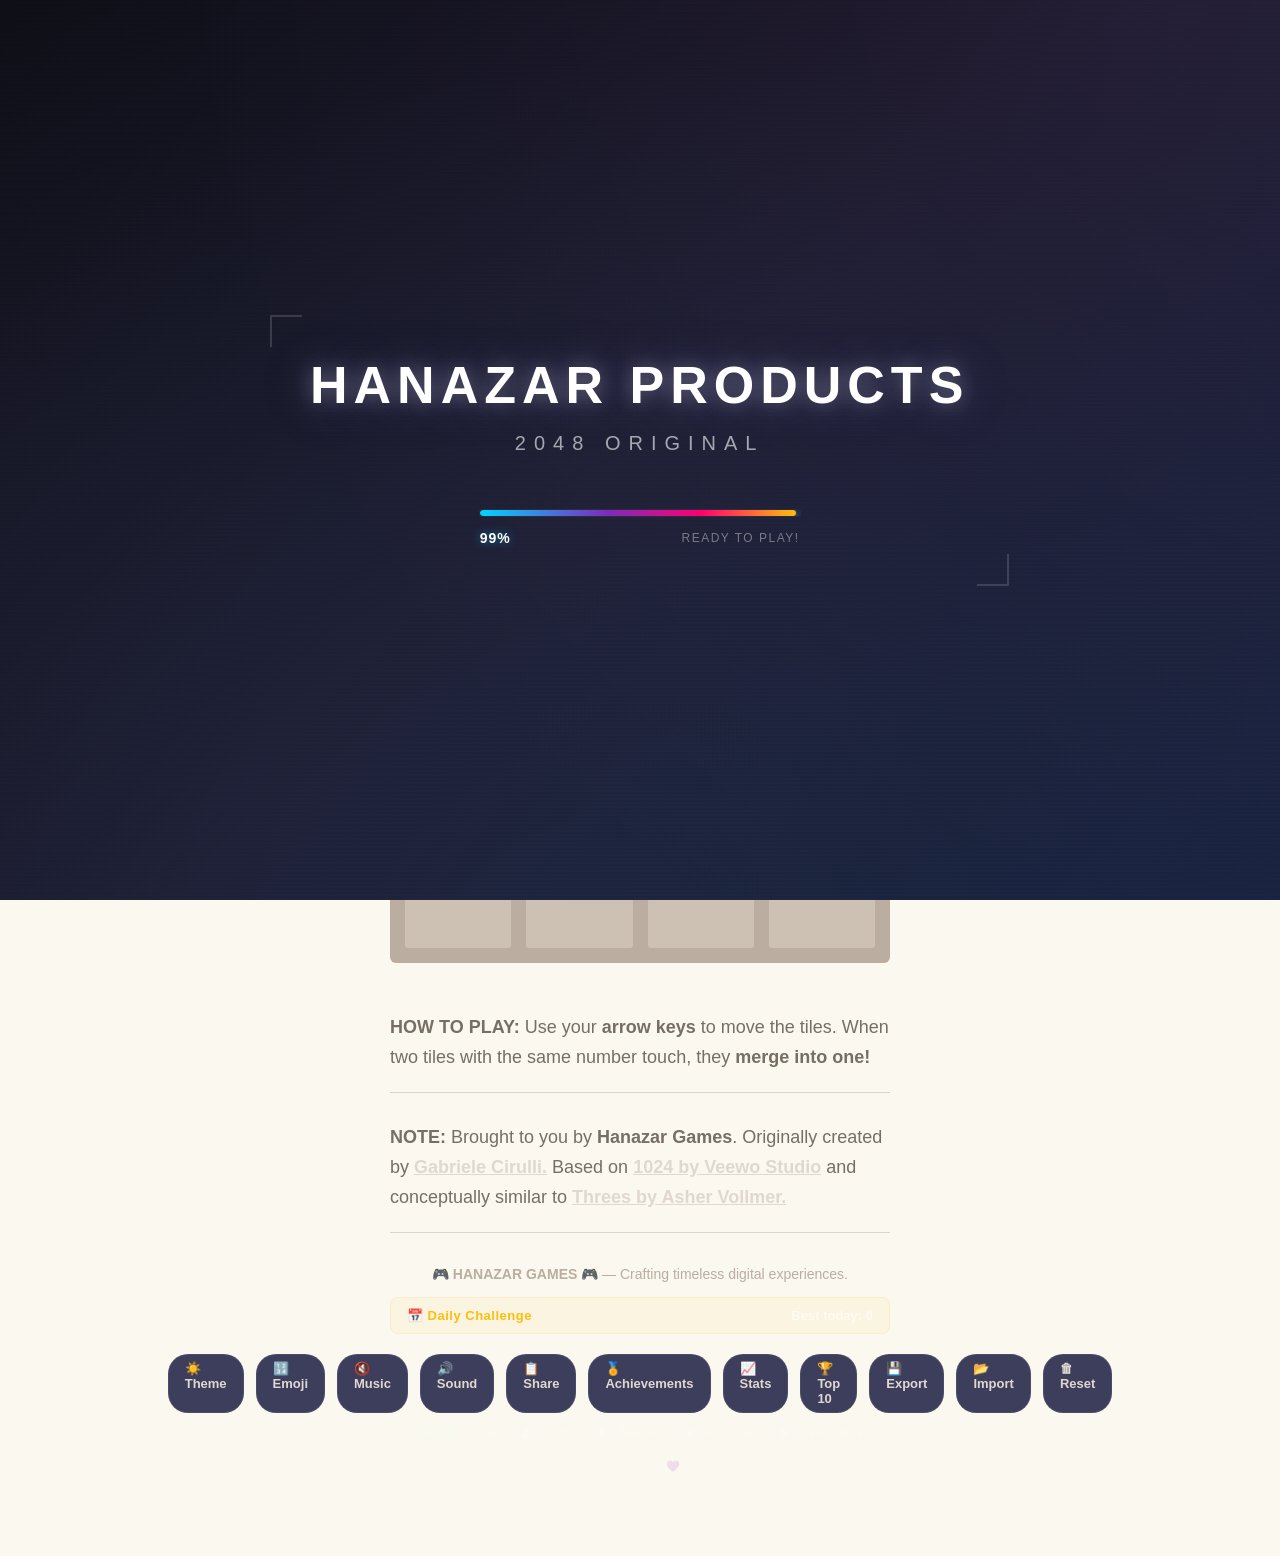
==== index.html @ 43d50bdf "feat: board shake on game over + emoji tile mode toggle" ====
<!DOCTYPE html>
<html>
<head>
  <meta charset="utf-8">
  <title>2048 Original | Hanazar Products</title>

  <link href="style/main.css" rel="stylesheet" type="text/css">
  <link rel="manifest" href="manifest.json">
  <meta name="theme-color" content="#1a1a2e">
  <link rel="shortcut icon" href="favicon.ico">
  <link rel="apple-touch-icon" href="meta/apple-touch-icon.png">
  <link rel="apple-touch-startup-image" href="meta/apple-touch-startup-image-640x1096.png" media="(device-width: 320px) and (device-height: 568px) and (-webkit-device-pixel-ratio: 2)"> <!-- iPhone 5+ -->
  <link rel="apple-touch-startup-image" href="meta/apple-touch-startup-image-640x920.png"  media="(device-width: 320px) and (device-height: 480px) and (-webkit-device-pixel-ratio: 2)"> <!-- iPhone, retina -->
  <meta name="apple-mobile-web-app-capable" content="yes">
  <meta name="apple-mobile-web-app-status-bar-style" content="black">

  <meta name="HandheldFriendly" content="True">
  <meta name="MobileOptimized" content="320">
  <meta name="viewport" content="width=device-width, target-densitydpi=160dpi, initial-scale=1.0, maximum-scale=1, user-scalable=no, minimal-ui">
</head>
<body>
  <!-- First-time Guide -->
  <div id="guide-modal" class="guide-modal">
    <div class="guide-content">
      <div class="guide-icon">🎮</div>
      <h2 class="guide-title">Welcome to Hanazar 2048</h2>
      <p class="guide-text">
        Swipe or use <strong>arrow keys</strong> to move tiles.<br>
        When two tiles with the same number touch, they <strong>merge into one!</strong><br>
        Get to the <strong>2048 tile</strong> to win.
      </p>
      <div class="guide-shortcuts">
        <span><kbd>←↑↓→</kbd> Move</span>
        <span><kbd>Z</kbd> Undo</span>
        <span><kbd>R</kbd> Restart</span>
        <span><kbd>A</kbd> AI Mode</span>
      </div>
      <a class="guide-close" id="guide-close">Got it!</a>
    </div>
  </div>

  <!-- Splash Screen -->
  <div id="splash-screen">
    <div class="splash-particles">
      <span></span><span></span><span></span><span></span><span></span>
      <span></span><span></span><span></span><span></span><span></span>
      <span></span><span></span><span></span><span></span><span></span>
      <span></span><span></span><span></span><span></span><span></span>
    </div>
    <div class="splash-flash" id="splash-flash"></div>
    <div class="splash-content">
      <h1 class="splash-title">Hanazar Products</h1>
      <p class="splash-subtitle">2048 Original</p>
      <div class="splash-progress-wrapper">
        <div class="splash-progress-bar">
          <div class="splash-progress-fill" id="splash-progress-fill"></div>
          <div class="splash-progress-shine"></div>
        </div>
        <div class="splash-progress-info">
          <span class="splash-progress-text" id="splash-progress-text">0%</span>
          <span class="splash-progress-status" id="splash-progress-status">Initializing engine...</span>
        </div>
      </div>
    </div>
  </div>

  <div class="container">
    <div class="heading">
      <h1 class="title">2048<span class="hanazar-badge">by HANAZAR</span></h1>
      <div class="scores-container">
        <div class="score-container">0</div>
        <div class="best-container">0</div>
        <div class="moves-container">0</div>
        <div class="efficiency-container">0</div>
        <div class="timer-container">00:00</div>
        <div class="best-moves-container">—</div>
      </div>
    </div>

    <div class="above-game">
      <p class="game-intro">A Hanazar Games experience — Join the numbers and get to the <strong>2048 tile!</strong></p>
      <div class="game-actions">
        <a class="undo-button undo-disabled">Undo (Z)</a>
        <a class="ai-toggle">▶ Watch AI</a>
        <div class="grid-size-selector">
          <a class="grid-size-btn" data-size="3">3×3</a>
          <a class="grid-size-btn active" data-size="4">4×4</a>
          <a class="grid-size-btn" data-size="5">5×5</a>
        </div>
        <a class="restart-button">New Game</a>
      </div>
    </div>

    <div class="game-container">
      <div class="game-message">
        <p></p>
        <div class="lower">
	        <a class="keep-playing-button">Keep going</a>
          <a class="retry-button">Try again</a>
        </div>
      </div>

      <div class="grid-container">
        <div class="grid-row">
          <div class="grid-cell"></div>
          <div class="grid-cell"></div>
          <div class="grid-cell"></div>
          <div class="grid-cell"></div>
        </div>
        <div class="grid-row">
          <div class="grid-cell"></div>
          <div class="grid-cell"></div>
          <div class="grid-cell"></div>
          <div class="grid-cell"></div>
        </div>
        <div class="grid-row">
          <div class="grid-cell"></div>
          <div class="grid-cell"></div>
          <div class="grid-cell"></div>
          <div class="grid-cell"></div>
        </div>
        <div class="grid-row">
          <div class="grid-cell"></div>
          <div class="grid-cell"></div>
          <div class="grid-cell"></div>
          <div class="grid-cell"></div>
        </div>
      </div>

      <div class="tile-container">

      </div>
    </div>

    <p class="game-explanation">
      <strong class="important">How to play:</strong> Use your <strong>arrow keys</strong> to move the tiles. When two tiles with the same number touch, they <strong>merge into one!</strong>
    </p>
    <hr>
    <p>
    <strong class="important">Note:</strong> Brought to you by <strong>Hanazar Games</strong>. Originally created by <a href="http://gabrielecirulli.com" target="_blank">Gabriele Cirulli.</a> Based on <a href="https://itunes.apple.com/us/app/1024!/id823499224" target="_blank">1024 by Veewo Studio</a> and conceptually similar to <a href="http://asherv.com/threes/" target="_blank">Threes by Asher Vollmer.</a>
    </p>
    <hr>
    <p style="text-align:center; font-size: 14px; color: #bbada0;">
      <strong>🎮 HANAZAR GAMES 🎮</strong> — Crafting timeless digital experiences.
    </p>
    <div class="daily-challenge-bar">
      <span class="daily-label">📅 Daily Challenge</span>
      <span class="daily-score" id="daily-score">Best today: 0</span>
    </div>
    <div class="settings-bar">
      <a class="theme-toggle" id="theme-toggle" title="Toggle theme">🌙 Theme</a>
      <a class="emoji-toggle" id="emoji-toggle" title="Toggle emoji tiles">😀 Emoji</a>
      <a class="music-toggle" id="music-toggle" title="Toggle ambient music">🎵 Music</a>
      <a class="sound-toggle" id="sound-toggle" title="Toggle sound">🔊 Sound</a>
      <a class="share-button" id="share-button" title="Copy score to clipboard">📋 Share</a>
      <a class="achievements-toggle" id="achievements-toggle" title="View achievements">🏅 Achievements</a>
      <a class="stats-toggle" id="stats-toggle" title="View lifetime stats">📈 Stats</a>
      <a class="leaderboard-toggle" id="leaderboard-toggle" title="View top scores">🏆 Top 10</a>
      <a class="export-toggle" id="export-toggle" title="Export save data">💾 Export</a>
      <a class="import-toggle" id="import-toggle" title="Import save data">📂 Import</a>
      <a class="reset-toggle" id="reset-toggle" title="Reset all saved data">🗑 Reset</a>
    </div>
    <div class="game-stats"></div>
    <div class="achievements-panel" id="achievements-panel">
      <div class="achievements-header">
        <span class="achievements-title">🏅 Achievements</span>
        <a class="achievements-close" id="achievements-close">✕</a>
      </div>
      <div class="achievements-list" id="achievements-list"></div>
    </div>
    <div class="stats-panel" id="stats-panel"></div>
    <div class="leaderboard-panel" id="leaderboard-panel"></div>
    <div class="shortcuts-hint">
      <span>←↑↓→</span> Move &nbsp;|&nbsp; <span>Z</span> Undo &nbsp;|&nbsp; <span>R</span> Restart &nbsp;|&nbsp; <span>A</span> AI Mode &nbsp;|&nbsp; <span>N</span> New Game
    </div>
    <p class="version-tag">Hanazar 2048 v2.0 — Built with 💜 by Hanazar Games</p>
  </div>

  <script src="js/bind_polyfill.js"></script>
  <script src="js/classlist_polyfill.js"></script>
  <script src="js/animframe_polyfill.js"></script>
  <script src="js/keyboard_input_manager.js"></script>
  <script src="js/html_actuator.js"></script>
  <script src="js/grid.js"></script>
  <script src="js/tile.js"></script>
  <script src="js/local_storage_manager.js"></script>
  <script src="js/audio_manager.js"></script>
  <script src="js/achievements.js"></script>
  <script src="js/stats_manager.js"></script>
  <script src="js/daily_challenge.js"></script>
  <script src="js/grid_sizer.js"></script>
  <script src="js/ai_player.js"></script>
  <script src="js/game_manager.js"></script>
  <script src="js/application.js"></script>

  <script>
    if ('serviceWorker' in navigator) {
      window.addEventListener('load', function() {
        navigator.serviceWorker.register('sw.js').catch(function(err) {
          console.log('SW registration failed:', err);
        });
      });
    }
  </script>

  <script>
    (function() {
      var splash = document.getElementById('splash-screen');
      var fill = document.getElementById('splash-progress-fill');
      var text = document.getElementById('splash-progress-text');
      var status = document.getElementById('splash-progress-status');
      var flash = document.getElementById('splash-flash');

      var statuses = [
        "Initializing engine...",
        "Loading assets...",
        "Building grid...",
        "Spawning tiles...",
        "Ready to play!"
      ];

      var startTime = Date.now();
      var duration = 2500;
      var gameInitialized = false;

      function initGame() {
        if (gameInitialized) return;
        gameInitialized = true;
        window._hanazarGameInitialized = true;
        window.requestAnimationFrame(function () {
          new GameManager(4, KeyboardInputManager, HTMLActuator, LocalStorageManager);
        });
      }

      function updateProgress() {
        var elapsed = Date.now() - startTime;
        var progress = Math.min(elapsed / duration, 1);

        // Ease-out cubic for realistic loading feel + micro jitter
        var eased = 1 - Math.pow(1 - progress, 3);
        var jitter = (progress < 0.95) ? (Math.random() - 0.5) * 1.5 : 0;
        var percent = Math.min(100, Math.max(0, Math.floor(eased * 100 + jitter)));

        fill.style.width = percent + '%';
        text.textContent = percent + '%';

        var statusIndex = Math.min(Math.floor(progress * statuses.length), statuses.length - 1);
        status.textContent = statuses[statusIndex];

        if (progress < 1) {
          requestAnimationFrame(updateProgress);
        } else {
          fill.style.width = '100%';
          text.textContent = '100%';
          status.textContent = statuses[statuses.length - 1];

          setTimeout(function() {
            // Flash burst effect
            flash.classList.add('splash-flash-active');
            setTimeout(function() {
              flash.classList.remove('splash-flash-active');
            }, 400);

            splash.classList.add('splash-fade-out');
            document.body.classList.add('game-revealed');
            initGame();
            setTimeout(function() {
              splash.style.display = 'none';
            }, 600);
          }, 300);
        }
      }

      requestAnimationFrame(updateProgress);
    })();
  </script>

  <script>
    (function() {
      // Theme toggle + system preference detection
      var themeToggle = document.getElementById('theme-toggle');
      var isDark = true;
      try {
        var saved = localStorage.getItem('hanazar_theme');
        if (saved === 'light') {
          isDark = false;
        } else if (saved === 'dark') {
          isDark = true;
        } else if (window.matchMedia && window.matchMedia('(prefers-color-scheme: light)').matches) {
          isDark = false;
        }
      } catch(e) {}

      function applyTheme() {
        if (isDark) {
          document.body.classList.remove('light-theme');
          document.body.classList.add('dark-theme');
          themeToggle.textContent = '🌙 Theme';
        } else {
          document.body.classList.remove('dark-theme');
          document.body.classList.add('light-theme');
          themeToggle.textContent = '☀️ Theme';
        }
        try {
          localStorage.setItem('hanazar_theme', isDark ? 'dark' : 'light');
        } catch(e) {}
      }

      themeToggle.addEventListener('click', function() {
        isDark = !isDark;
        applyTheme();
      });

      // Sound toggle
      var soundToggle = document.getElementById('sound-toggle');
      var soundOn = true;
      try {
        soundOn = localStorage.getItem('hanazar_muted') !== 'true';
      } catch(e) {}

      function updateSoundIcon() {
        soundToggle.textContent = soundOn ? '🔊 Sound' : '🔇 Mute';
      }

      soundToggle.addEventListener('click', function() {
        if (window.gameAudioManager) {
          soundOn = !window.gameAudioManager.toggleMute();
        } else {
          soundOn = !soundOn;
          try {
            localStorage.setItem('hanazar_muted', soundOn ? 'false' : 'true');
          } catch(e) {}
        }
        updateSoundIcon();
      });

      // Emoji toggle
      var emojiToggle = document.getElementById('emoji-toggle');
      var emojiOn = false;
      try {
        emojiOn = localStorage.getItem('hanazar_emoji') === 'true';
      } catch(e) {}

      function updateEmojiIcon() {
        emojiToggle.textContent = emojiOn ? '😀 Emoji' : '🔢 Emoji';
        if (emojiOn) {
          emojiToggle.classList.add('emoji-active');
        } else {
          emojiToggle.classList.remove('emoji-active');
        }
      }

      emojiToggle.addEventListener('click', function() {
        emojiOn = !emojiOn;
        try {
          localStorage.setItem('hanazar_emoji', emojiOn ? 'true' : 'false');
        } catch(e) {}
        updateEmojiIcon();
        // Refresh all visible tiles
        if (window.gameManager) {
          window.gameManager.actuator.actuate(window.gameManager.grid, {
            score: window.gameManager.score,
            over: window.gameManager.over,
            won: window.gameManager.won,
            bestScore: window.gameManager.storageManager.getBestScore(),
            terminated: window.gameManager.isGameTerminated(),
            moveCount: window.gameManager.moveCount,
            elapsedTime: window.gameManager.getElapsedTime()
          });
        }
      });

      // Music toggle
      var musicToggle = document.getElementById('music-toggle');
      var musicOn = false;
      try {
        musicOn = localStorage.getItem('hanazar_music') === 'true';
      } catch(e) {}

      function updateMusicIcon() {
        musicToggle.textContent = musicOn ? '🎵 Music' : '🔇 Music';
        if (musicOn) {
          musicToggle.classList.add('music-active');
          if (window.gameAudioManager) window.gameAudioManager.startMusic();
        } else {
          musicToggle.classList.remove('music-active');
          if (window.gameAudioManager) window.gameAudioManager.stopMusic();
        }
      }

      musicToggle.addEventListener('click', function() {
        musicOn = !musicOn;
        try {
          localStorage.setItem('hanazar_music', musicOn ? 'true' : 'false');
        } catch(e) {}
        updateMusicIcon();
      });

      // Share button
      var shareBtn = document.getElementById('share-button');
      shareBtn.addEventListener('click', function() {
        var scoreEl = document.querySelector('.score-container');
        var bestEl = document.querySelector('.best-container');
        var movesEl = document.querySelector('.moves-container');
        var timerEl = document.querySelector('.timer-container');
        var score = scoreEl ? scoreEl.childNodes[0].textContent.trim() : '0';
        var best = bestEl ? bestEl.textContent.trim() : '0';
        var moves = movesEl ? movesEl.textContent.trim() : '0';
        var time = timerEl ? timerEl.textContent.trim() : '00:00';
        var text = '🎮 Hanazar 2048 — Score: ' + score +
                   ' | Best: ' + best +
                   ' | Moves: ' + moves +
                   ' | Time: ' + time +
                   ' | Play at ' + window.location.href;
        if (navigator.clipboard && navigator.clipboard.writeText) {
          navigator.clipboard.writeText(text).then(function() {
            shareBtn.textContent = '✅ Copied!';
            setTimeout(function() { shareBtn.textContent = '📋 Share'; }, 1500);
          });
        } else {
          var ta = document.createElement('textarea');
          ta.value = text;
          document.body.appendChild(ta);
          ta.select();
          document.execCommand('copy');
          document.body.removeChild(ta);
          shareBtn.textContent = '✅ Copied!';
          setTimeout(function() { shareBtn.textContent = '📋 Share'; }, 1500);
        }
      });

      // AI toggle button
      var aiBtn = document.querySelector('.ai-toggle');
      if (aiBtn) {
        aiBtn.addEventListener('click', function() {
          if (window.gameAIPlayer) {
            var running = window.gameAIPlayer.toggle();
            window.gameAIPlayer.updateButton(running);
          }
        });
      }

      // Achievements panel
      var achToggle = document.getElementById('achievements-toggle');
      var achPanel = document.getElementById('achievements-panel');
      var achClose = document.getElementById('achievements-close');
      var achList = document.getElementById('achievements-list');

      function renderAchievements() {
        if (!achList || !window.gameManager || !window.gameManager.achievementsManager) return;
        var mgr = window.gameManager.achievementsManager;
        var html = '';
        for (var key in mgr.achievements) {
          var a = mgr.achievements[key];
          var cls = a.unlocked ? 'unlocked' : '';
          var status = a.unlocked ? '✓' : '○';
          html += '<div class="achievement-item ' + cls + '">' +
                  '<div class="achievement-item-icon">' + a.icon + '</div>' +
                  '<div class="achievement-item-info">' +
                  '<div class="achievement-item-name">' + a.name + '</div>' +
                  '<div class="achievement-item-desc">' + a.desc + '</div>' +
                  '</div>' +
                  '<div class="achievement-item-status">' + status + '</div>' +
                  '</div>';
        }
        var count = mgr.getUnlockedCount();
        var total = Object.keys(mgr.achievements).length;
        html = '<div style="text-align:center; font-size:12px; color:rgba(255,255,255,0.4); margin-bottom:12px;">' +
               'Unlocked: ' + count + ' / ' + total + '</div>' + html;
        achList.innerHTML = html;
      }

      function openAchievements() {
        renderAchievements();
        if (achPanel) achPanel.classList.add('panel-open');
        var overlay = document.getElementById('achievements-overlay');
        if (overlay) overlay.classList.add('overlay-open');
      }

      function closeAchievements() {
        if (achPanel) achPanel.classList.remove('panel-open');
        var overlay = document.getElementById('achievements-overlay');
        if (overlay) overlay.classList.remove('overlay-open');
      }

      if (achToggle) achToggle.addEventListener('click', openAchievements);
      if (achClose) achClose.addEventListener('click', closeAchievements);

      // Create overlay if not exists
      if (!document.getElementById('achievements-overlay')) {
        var overlay = document.createElement('div');
        overlay.id = 'achievements-overlay';
        overlay.className = 'achievements-overlay';
        overlay.addEventListener('click', closeAchievements);
        document.body.appendChild(overlay);
      }

      // Stats toggle
      var statsToggle = document.getElementById('stats-toggle');
      if (statsToggle) {
        statsToggle.addEventListener('click', function() {
          var actuator = document.querySelector('.game-container') ? window.HTMLActuator : null;
          if (window.htmlActuatorInstance && window.htmlActuatorInstance.showStatsPanel) {
            window.htmlActuatorInstance.showStatsPanel();
          }
        });
      }

      // Leaderboard toggle
      var lbToggle = document.getElementById('leaderboard-toggle');
      if (lbToggle) {
        lbToggle.addEventListener('click', function() {
          if (window.htmlActuatorInstance && window.htmlActuatorInstance.showLeaderboard) {
            window.htmlActuatorInstance.showLeaderboard();
          }
        });
      }

      // Create overlays for stats and leaderboard
      ['stats-overlay', 'leaderboard-overlay'].forEach(function(id) {
        if (!document.getElementById(id)) {
          var ov = document.createElement('div');
          ov.id = id;
          ov.className = 'achievements-overlay';
          ov.addEventListener('click', function() {
            var panelClass = id.replace('-overlay', '-panel');
            var panel = document.querySelector('.' + panelClass);
            if (panel) panel.classList.remove('panel-open');
            ov.classList.remove('overlay-open');
          });
          document.body.appendChild(ov);
        }
      });

      // First-time guide
      var guideModal = document.getElementById('guide-modal');
      var guideClose = document.getElementById('guide-close');
      var guideSeen = false;
      try { guideSeen = localStorage.getItem('hanazar_guide_seen') === 'true'; } catch(e) {}

      if (guideModal && !guideSeen) {
        setTimeout(function() {
          guideModal.classList.add('guide-visible');
        }, 3500); // show after splash screen
      }

      if (guideClose && guideModal) {
        guideClose.addEventListener('click', function() {
          guideModal.classList.remove('guide-visible');
          try { localStorage.setItem('hanazar_guide_seen', 'true'); } catch(e) {}
        });
      }

      // Reset all data
      var resetToggle = document.getElementById('reset-toggle');
      if (resetToggle) {
        resetToggle.addEventListener('click', function() {
          if (confirm('Reset ALL saved data?\n\nThis will erase:\n• Best scores & moves\n• Achievements\n• Lifetime stats & leaderboard\n• Theme & sound preferences\n\nThis cannot be undone.')) {
            var keys = ['bestScore', 'bestMoves', 'gameState', 'hanazar_achievements',
                        'hanazar_stats', 'hanazar_leaderboard', 'hanazar_theme',
                        'hanazar_muted', 'hanazar_guide_seen'];
            keys.forEach(function(k) {
              try { localStorage.removeItem(k); } catch(e) {}
            });
            alert('All data reset. The page will now reload.');
            window.location.reload();
          }
        });
      }

      // Daily challenge score display
      function updateDailyScore() {
        var el = document.getElementById('daily-score');
        if (!el || !window.gameManager || !window.gameManager.dailyChallenge) return;
        var score = window.gameManager.dailyChallenge.getBestScore();
        el.textContent = 'Best today: ' + score;
      }
      // Poll for gameManager initialization
      var dailyPoll = setInterval(function() {
        if (window.gameManager && window.gameManager.dailyChallenge) {
          updateDailyScore();
          clearInterval(dailyPoll);
        }
      }, 500);

      // Export save data
      var exportToggle = document.getElementById('export-toggle');
      if (exportToggle) {
        exportToggle.addEventListener('click', function() {
          var data = {};
          for (var i = 0; i < localStorage.length; i++) {
            var key = localStorage.key(i);
            data[key] = localStorage.getItem(key);
          }
          var json = JSON.stringify(data, null, 2);
          if (navigator.clipboard && navigator.clipboard.writeText) {
            navigator.clipboard.writeText(json).then(function() {
              exportToggle.textContent = '✅ Copied!';
              setTimeout(function() { exportToggle.textContent = '💾 Export'; }, 1500);
            });
          } else {
            prompt('Copy this save data:', json);
          }
        });
      }

      // Import save data
      var importToggle = document.getElementById('import-toggle');
      if (importToggle) {
        importToggle.addEventListener('click', function() {
          var json = prompt('Paste your save data here:');
          if (!json) return;
          try {
            var data = JSON.parse(json);
            for (var key in data) {
              localStorage.setItem(key, data[key]);
            }
            alert('Save data imported! The page will now reload.');
            window.location.reload();
          } catch(e) {
            alert('Invalid save data. Please paste the full JSON.');
          }
        });
      }

      // Grid size selector
      var gridSizeBtns = document.querySelectorAll('.grid-size-btn');
      gridSizeBtns.forEach(function(btn) {
        btn.addEventListener('click', function() {
          var size = parseInt(this.getAttribute('data-size'), 10);
          if (window.gameManager && window.gameManager.setGridSize) {
            window.gameManager.setGridSize(size);
            gridSizeBtns.forEach(function(b) { b.classList.remove('active'); });
            this.classList.add('active');
          }
        });
      });

      // Initialize
      applyTheme();
      updateSoundIcon();
      updateMusicIcon();
      updateEmojiIcon();
    })();
  </script>
</body>
</html>
---- style/main.css ----
@import url(fonts/clear-sans.css);
html, body {
  margin: 0;
  padding: 0;
  background: #faf8ef;
  color: #776e65;
  font-family: "Clear Sans", "Helvetica Neue", Arial, sans-serif;
  font-size: 18px; }

body {
  margin: 80px 0; }

.heading:after {
  content: "";
  display: block;
  clear: both; }

h1.title {
  font-size: 80px;
  font-weight: bold;
  margin: 0;
  display: block;
  float: left; }

@-webkit-keyframes move-up {
  0% {
    top: 25px;
    opacity: 1; }

  100% {
    top: -50px;
    opacity: 0; } }
@-moz-keyframes move-up {
  0% {
    top: 25px;
    opacity: 1; }

  100% {
    top: -50px;
    opacity: 0; } }
@keyframes move-up {
  0% {
    top: 25px;
    opacity: 1; }

  100% {
    top: -50px;
    opacity: 0; } }
.scores-container {
  float: right;
  text-align: right; }

.score-container, .best-container {
  position: relative;
  display: inline-block;
  background: #bbada0;
  padding: 15px 25px;
  font-size: 25px;
  height: 25px;
  line-height: 47px;
  font-weight: bold;
  border-radius: 3px;
  color: white;
  margin-top: 8px;
  text-align: center; }
  .score-container:after, .best-container:after {
    position: absolute;
    width: 100%;
    top: 10px;
    left: 0;
    text-transform: uppercase;
    font-size: 13px;
    line-height: 13px;
    text-align: center;
    color: #eee4da; }
  .score-container .score-addition, .best-container .score-addition {
    position: absolute;
    right: 30px;
    color: red;
    font-size: 25px;
    line-height: 25px;
    font-weight: bold;
    color: rgba(119, 110, 101, 0.9);
    z-index: 100;
    -webkit-animation: move-up 600ms ease-in;
    -moz-animation: move-up 600ms ease-in;
    animation: move-up 600ms ease-in;
    -webkit-animation-fill-mode: both;
    -moz-animation-fill-mode: both;
    animation-fill-mode: both; }

.score-container:after {
  content: "Score"; }

.best-container:after {
  content: "Best"; }

p {
  margin-top: 0;
  margin-bottom: 10px;
  line-height: 1.65; }

a {
  color: #776e65;
  font-weight: bold;
  text-decoration: underline;
  cursor: pointer; }

strong.important {
  text-transform: uppercase; }

hr {
  border: none;
  border-bottom: 1px solid #d8d4d0;
  margin-top: 20px;
  margin-bottom: 30px; }

.container {
  width: 500px;
  margin: 0 auto; }

@-webkit-keyframes fade-in {
  0% {
    opacity: 0; }

  100% {
    opacity: 1; } }
@-moz-keyframes fade-in {
  0% {
    opacity: 0; }

  100% {
    opacity: 1; } }
@keyframes fade-in {
  0% {
    opacity: 0; }

  100% {
    opacity: 1; } }
.game-container {
  margin-top: 40px;
  position: relative;
  padding: 15px;
  cursor: default;
  -webkit-touch-callout: none;
  -ms-touch-callout: none;
  -webkit-user-select: none;
  -moz-user-select: none;
  -ms-user-select: none;
  -ms-touch-action: none;
  touch-action: none;
  background: #bbada0;
  border-radius: 6px;
  width: 500px;
  height: 500px;
  -webkit-box-sizing: border-box;
  -moz-box-sizing: border-box;
  box-sizing: border-box; }
  .game-container .game-message {
    display: none;
    position: absolute;
    top: 0;
    right: 0;
    bottom: 0;
    left: 0;
    background: rgba(238, 228, 218, 0.5);
    z-index: 100;
    text-align: center;
    -webkit-animation: fade-in 800ms ease 1200ms;
    -moz-animation: fade-in 800ms ease 1200ms;
    animation: fade-in 800ms ease 1200ms;
    -webkit-animation-fill-mode: both;
    -moz-animation-fill-mode: both;
    animation-fill-mode: both; }
    .game-container .game-message p {
      font-size: 60px;
      font-weight: bold;
      height: 60px;
      line-height: 60px;
      margin-top: 222px; }
    .game-container .game-message .lower {
      display: block;
      margin-top: 59px; }
    .game-container .game-message a {
      display: inline-block;
      background: #8f7a66;
      border-radius: 3px;
      padding: 0 20px;
      text-decoration: none;
      color: #f9f6f2;
      height: 40px;
      line-height: 42px;
      margin-left: 9px; }
      .game-container .game-message a.keep-playing-button {
        display: none; }
    .game-container .game-message.game-won {
      background: rgba(237, 194, 46, 0.5);
      color: #f9f6f2; }
      .game-container .game-message.game-won a.keep-playing-button {
        display: inline-block; }
    .game-container .game-message.game-won, .game-container .game-message.game-over {
      display: block; }

.grid-container {
  position: absolute;
  z-index: 1; }

.grid-row {
  margin-bottom: 15px; }
  .grid-row:last-child {
    margin-bottom: 0; }
  .grid-row:after {
    content: "";
    display: block;
    clear: both; }

.grid-cell {
  width: 106.25px;
  height: 106.25px;
  margin-right: 15px;
  float: left;
  border-radius: 3px;
  background: rgba(238, 228, 218, 0.35); }
  .grid-cell:last-child {
    margin-right: 0; }

.tile-container {
  position: absolute;
  z-index: 2; }

.tile, .tile .tile-inner {
  width: 107px;
  height: 107px;
  line-height: 107px; }
.tile.tile-position-1-1 {
  -webkit-transform: translate(0px, 0px);
  -moz-transform: translate(0px, 0px);
  -ms-transform: translate(0px, 0px);
  transform: translate(0px, 0px); }
.tile.tile-position-1-2 {
  -webkit-transform: translate(0px, 121px);
  -moz-transform: translate(0px, 121px);
  -ms-transform: translate(0px, 121px);
  transform: translate(0px, 121px); }
.tile.tile-position-1-3 {
  -webkit-transform: translate(0px, 242px);
  -moz-transform: translate(0px, 242px);
  -ms-transform: translate(0px, 242px);
  transform: translate(0px, 242px); }
.tile.tile-position-1-4 {
  -webkit-transform: translate(0px, 363px);
  -moz-transform: translate(0px, 363px);
  -ms-transform: translate(0px, 363px);
  transform: translate(0px, 363px); }
.tile.tile-position-2-1 {
  -webkit-transform: translate(121px, 0px);
  -moz-transform: translate(121px, 0px);
  -ms-transform: translate(121px, 0px);
  transform: translate(121px, 0px); }
.tile.tile-position-2-2 {
  -webkit-transform: translate(121px, 121px);
  -moz-transform: translate(121px, 121px);
  -ms-transform: translate(121px, 121px);
  transform: translate(121px, 121px); }
.tile.tile-position-2-3 {
  -webkit-transform: translate(121px, 242px);
  -moz-transform: translate(121px, 242px);
  -ms-transform: translate(121px, 242px);
  transform: translate(121px, 242px); }
.tile.tile-position-2-4 {
  -webkit-transform: translate(121px, 363px);
  -moz-transform: translate(121px, 363px);
  -ms-transform: translate(121px, 363px);
  transform: translate(121px, 363px); }
.tile.tile-position-3-1 {
  -webkit-transform: translate(242px, 0px);
  -moz-transform: translate(242px, 0px);
  -ms-transform: translate(242px, 0px);
  transform: translate(242px, 0px); }
.tile.tile-position-3-2 {
  -webkit-transform: translate(242px, 121px);
  -moz-transform: translate(242px, 121px);
  -ms-transform: translate(242px, 121px);
  transform: translate(242px, 121px); }
.tile.tile-position-3-3 {
  -webkit-transform: translate(242px, 242px);
  -moz-transform: translate(242px, 242px);
  -ms-transform: translate(242px, 242px);
  transform: translate(242px, 242px); }
.tile.tile-position-3-4 {
  -webkit-transform: translate(242px, 363px);
  -moz-transform: translate(242px, 363px);
  -ms-transform: translate(242px, 363px);
  transform: translate(242px, 363px); }
.tile.tile-position-4-1 {
  -webkit-transform: translate(363px, 0px);
  -moz-transform: translate(363px, 0px);
  -ms-transform: translate(363px, 0px);
  transform: translate(363px, 0px); }
.tile.tile-position-4-2 {
  -webkit-transform: translate(363px, 121px);
  -moz-transform: translate(363px, 121px);
  -ms-transform: translate(363px, 121px);
  transform: translate(363px, 121px); }
.tile.tile-position-4-3 {
  -webkit-transform: translate(363px, 242px);
  -moz-transform: translate(363px, 242px);
  -ms-transform: translate(363px, 242px);
  transform: translate(363px, 242px); }
.tile.tile-position-4-4 {
  -webkit-transform: translate(363px, 363px);
  -moz-transform: translate(363px, 363px);
  -ms-transform: translate(363px, 363px);
  transform: translate(363px, 363px); }

.tile {
  position: absolute;
  -webkit-transition: 100ms ease-in-out;
  -moz-transition: 100ms ease-in-out;
  transition: 100ms ease-in-out;
  -webkit-transition-property: -webkit-transform;
  -moz-transition-property: -moz-transform;
  transition-property: transform; }
  .tile .tile-inner {
    border-radius: 3px;
    background: #eee4da;
    text-align: center;
    font-weight: bold;
    z-index: 10;
    font-size: 55px; }
  .tile.tile-2 .tile-inner {
    background: #eee4da;
    box-shadow: 0 0 30px 10px rgba(243, 215, 116, 0), inset 0 0 0 1px rgba(255, 255, 255, 0); }
  .tile.tile-4 .tile-inner {
    background: #ede0c8;
    box-shadow: 0 0 30px 10px rgba(243, 215, 116, 0), inset 0 0 0 1px rgba(255, 255, 255, 0); }
  .tile.tile-8 .tile-inner {
    color: #f9f6f2;
    background: #f2b179; }
  .tile.tile-16 .tile-inner {
    color: #f9f6f2;
    background: #f59563; }
  .tile.tile-32 .tile-inner {
    color: #f9f6f2;
    background: #f67c5f; }
  .tile.tile-64 .tile-inner {
    color: #f9f6f2;
    background: #f65e3b; }
  .tile.tile-128 .tile-inner {
    color: #f9f6f2;
    background: #edcf72;
    box-shadow: 0 0 30px 10px rgba(243, 215, 116, 0.2381), inset 0 0 0 1px rgba(255, 255, 255, 0.14286);
    font-size: 45px; }
    @media screen and (max-width: 520px) {
      .tile.tile-128 .tile-inner {
        font-size: 25px; } }
  .tile.tile-256 .tile-inner {
    color: #f9f6f2;
    background: #edcc61;
    box-shadow: 0 0 30px 10px rgba(243, 215, 116, 0.31746), inset 0 0 0 1px rgba(255, 255, 255, 0.19048);
    font-size: 45px; }
    @media screen and (max-width: 520px) {
      .tile.tile-256 .tile-inner {
        font-size: 25px; } }
  .tile.tile-512 .tile-inner {
    color: #f9f6f2;
    background: #edc850;
    box-shadow: 0 0 30px 10px rgba(243, 215, 116, 0.39683), inset 0 0 0 1px rgba(255, 255, 255, 0.2381);
    font-size: 45px; }
    @media screen and (max-width: 520px) {
      .tile.tile-512 .tile-inner {
        font-size: 25px; } }
  .tile.tile-1024 .tile-inner {
    color: #f9f6f2;
    background: #edc53f;
    box-shadow: 0 0 30px 10px rgba(243, 215, 116, 0.47619), inset 0 0 0 1px rgba(255, 255, 255, 0.28571);
    font-size: 35px; }
    @media screen and (max-width: 520px) {
      .tile.tile-1024 .tile-inner {
        font-size: 15px; } }
  .tile.tile-2048 .tile-inner {
    color: #f9f6f2;
    background: #edc22e;
    box-shadow: 0 0 30px 10px rgba(243, 215, 116, 0.55556), inset 0 0 0 1px rgba(255, 255, 255, 0.33333);
    font-size: 35px; }
    @media screen and (max-width: 520px) {
      .tile.tile-2048 .tile-inner {
        font-size: 15px; } }
  .tile.tile-super .tile-inner {
    color: #f9f6f2;
    background: #3c3a32;
    font-size: 30px; }
    @media screen and (max-width: 520px) {
      .tile.tile-super .tile-inner {
        font-size: 10px; } }

@-webkit-keyframes appear {
  0% {
    opacity: 0;
    -webkit-transform: scale(0);
    -moz-transform: scale(0);
    -ms-transform: scale(0);
    transform: scale(0); }

  100% {
    opacity: 1;
    -webkit-transform: scale(1);
    -moz-transform: scale(1);
    -ms-transform: scale(1);
    transform: scale(1); } }
@-moz-keyframes appear {
  0% {
    opacity: 0;
    -webkit-transform: scale(0);
    -moz-transform: scale(0);
    -ms-transform: scale(0);
    transform: scale(0); }

  100% {
    opacity: 1;
    -webkit-transform: scale(1);
    -moz-transform: scale(1);
    -ms-transform: scale(1);
    transform: scale(1); } }
@keyframes appear {
  0% {
    opacity: 0;
    -webkit-transform: scale(0);
    -moz-transform: scale(0);
    -ms-transform: scale(0);
    transform: scale(0); }

  100% {
    opacity: 1;
    -webkit-transform: scale(1);
    -moz-transform: scale(1);
    -ms-transform: scale(1);
    transform: scale(1); } }
.tile-new .tile-inner {
  -webkit-animation: appear 200ms ease 100ms;
  -moz-animation: appear 200ms ease 100ms;
  animation: appear 200ms ease 100ms;
  -webkit-animation-fill-mode: backwards;
  -moz-animation-fill-mode: backwards;
  animation-fill-mode: backwards; }

@-webkit-keyframes pop {
  0% {
    -webkit-transform: scale(0);
    -moz-transform: scale(0);
    -ms-transform: scale(0);
    transform: scale(0); }

  50% {
    -webkit-transform: scale(1.2);
    -moz-transform: scale(1.2);
    -ms-transform: scale(1.2);
    transform: scale(1.2); }

  100% {
    -webkit-transform: scale(1);
    -moz-transform: scale(1);
    -ms-transform: scale(1);
    transform: scale(1); } }
@-moz-keyframes pop {
  0% {
    -webkit-transform: scale(0);
    -moz-transform: scale(0);
    -ms-transform: scale(0);
    transform: scale(0); }

  50% {
    -webkit-transform: scale(1.2);
    -moz-transform: scale(1.2);
    -ms-transform: scale(1.2);
    transform: scale(1.2); }

  100% {
    -webkit-transform: scale(1);
    -moz-transform: scale(1);
    -ms-transform: scale(1);
    transform: scale(1); } }
@keyframes pop {
  0% {
    -webkit-transform: scale(0);
    -moz-transform: scale(0);
    -ms-transform: scale(0);
    transform: scale(0); }

  50% {
    -webkit-transform: scale(1.2);
    -moz-transform: scale(1.2);
    -ms-transform: scale(1.2);
    transform: scale(1.2); }

  100% {
    -webkit-transform: scale(1);
    -moz-transform: scale(1);
    -ms-transform: scale(1);
    transform: scale(1); } }
.tile-merged .tile-inner {
  z-index: 20;
  -webkit-animation: pop 200ms ease 100ms, flip-3d 300ms ease 100ms;
  -moz-animation: pop 200ms ease 100ms, flip-3d 300ms ease 100ms;
  animation: pop 200ms ease 100ms, flip-3d 300ms ease 100ms;
  -webkit-animation-fill-mode: backwards;
  -moz-animation-fill-mode: backwards;
  animation-fill-mode: backwards; }

@-webkit-keyframes flip-3d {
  0% { -webkit-transform: perspective(400px) rotateY(0deg); }
  50% { -webkit-transform: perspective(400px) rotateY(180deg) scale(1.1); }
  100% { -webkit-transform: perspective(400px) rotateY(360deg); }
}
@-moz-keyframes flip-3d {
  0% { -moz-transform: perspective(400px) rotateY(0deg); }
  50% { -moz-transform: perspective(400px) rotateY(180deg) scale(1.1); }
  100% { -moz-transform: perspective(400px) rotateY(360deg); }
}
@keyframes flip-3d {
  0% { transform: perspective(400px) rotateY(0deg); }
  50% { transform: perspective(400px) rotateY(180deg) scale(1.1); }
  100% { transform: perspective(400px) rotateY(360deg); }
}

.above-game:after {
  content: "";
  display: block;
  clear: both; }

.game-intro {
  float: left;
  line-height: 42px;
  margin-bottom: 0; }

.restart-button {
  display: inline-block;
  background: #8f7a66;
  border-radius: 3px;
  padding: 0 20px;
  text-decoration: none;
  color: #f9f6f2;
  height: 40px;
  line-height: 42px;
  display: block;
  text-align: center;
  float: right; }

.game-explanation {
  margin-top: 50px; }

@media screen and (max-width: 520px) {
  html, body {
    font-size: 15px; }

  body {
    margin: 20px 0;
    padding: 0 20px; }

  h1.title {
    font-size: 27px;
    margin-top: 15px; }

  .container {
    width: 280px;
    margin: 0 auto; }

  .score-container, .best-container {
    margin-top: 0;
    padding: 15px 10px;
    min-width: 40px; }

  .heading {
    margin-bottom: 10px; }

  .game-intro {
    width: 55%;
    display: block;
    box-sizing: border-box;
    line-height: 1.65; }

  .restart-button {
    width: 42%;
    padding: 0;
    display: block;
    box-sizing: border-box;
    margin-top: 2px; }

  .game-container {
    margin-top: 17px;
    position: relative;
    padding: 10px;
    cursor: default;
    -webkit-touch-callout: none;
    -ms-touch-callout: none;
    -webkit-user-select: none;
    -moz-user-select: none;
    -ms-user-select: none;
    -ms-touch-action: none;
    touch-action: none;
    background: #bbada0;
    border-radius: 6px;
    width: 280px;
    height: 280px;
    -webkit-box-sizing: border-box;
    -moz-box-sizing: border-box;
    box-sizing: border-box; }
    .game-container .game-message {
      display: none;
      position: absolute;
      top: 0;
      right: 0;
      bottom: 0;
      left: 0;
      background: rgba(238, 228, 218, 0.5);
      z-index: 100;
      text-align: center;
      -webkit-animation: fade-in 800ms ease 1200ms;
      -moz-animation: fade-in 800ms ease 1200ms;
      animation: fade-in 800ms ease 1200ms;
      -webkit-animation-fill-mode: both;
      -moz-animation-fill-mode: both;
      animation-fill-mode: both; }
      .game-container .game-message p {
        font-size: 60px;
        font-weight: bold;
        height: 60px;
        line-height: 60px;
        margin-top: 222px; }
      .game-container .game-message .lower {
        display: block;
        margin-top: 59px; }
      .game-container .game-message a {
        display: inline-block;
        background: #8f7a66;
        border-radius: 3px;
        padding: 0 20px;
        text-decoration: none;
        color: #f9f6f2;
        height: 40px;
        line-height: 42px;
        margin-left: 9px; }
        .game-container .game-message a.keep-playing-button {
          display: none; }
      .game-container .game-message.game-won {
        background: rgba(237, 194, 46, 0.5);
        color: #f9f6f2; }
        .game-container .game-message.game-won a.keep-playing-button {
          display: inline-block; }
      .game-container .game-message.game-won, .game-container .game-message.game-over {
        display: block; }

  .grid-container {
    position: absolute;
    z-index: 1; }

  .grid-row {
    margin-bottom: 10px; }
    .grid-row:last-child {
      margin-bottom: 0; }
    .grid-row:after {
      content: "";
      display: block;
      clear: both; }

  .grid-cell {
    width: 57.5px;
    height: 57.5px;
    margin-right: 10px;
    float: left;
    border-radius: 3px;
    background: rgba(238, 228, 218, 0.35); }
    .grid-cell:last-child {
      margin-right: 0; }

  .tile-container {
    position: absolute;
    z-index: 2; }

  .tile, .tile .tile-inner {
    width: 58px;
    height: 58px;
    line-height: 58px; }
  .tile.tile-position-1-1 {
    -webkit-transform: translate(0px, 0px);
    -moz-transform: translate(0px, 0px);
    -ms-transform: translate(0px, 0px);
    transform: translate(0px, 0px); }
  .tile.tile-position-1-2 {
    -webkit-transform: translate(0px, 67px);
    -moz-transform: translate(0px, 67px);
    -ms-transform: translate(0px, 67px);
    transform: translate(0px, 67px); }
  .tile.tile-position-1-3 {
    -webkit-transform: translate(0px, 135px);
    -moz-transform: translate(0px, 135px);
    -ms-transform: translate(0px, 135px);
    transform: translate(0px, 135px); }
  .tile.tile-position-1-4 {
    -webkit-transform: translate(0px, 202px);
    -moz-transform: translate(0px, 202px);
    -ms-transform: translate(0px, 202px);
    transform: translate(0px, 202px); }
  .tile.tile-position-2-1 {
    -webkit-transform: translate(67px, 0px);
    -moz-transform: translate(67px, 0px);
    -ms-transform: translate(67px, 0px);
    transform: translate(67px, 0px); }
  .tile.tile-position-2-2 {
    -webkit-transform: translate(67px, 67px);
    -moz-transform: translate(67px, 67px);
    -ms-transform: translate(67px, 67px);
    transform: translate(67px, 67px); }
  .tile.tile-position-2-3 {
    -webkit-transform: translate(67px, 135px);
    -moz-transform: translate(67px, 135px);
    -ms-transform: translate(67px, 135px);
    transform: translate(67px, 135px); }
  .tile.tile-position-2-4 {
    -webkit-transform: translate(67px, 202px);
    -moz-transform: translate(67px, 202px);
    -ms-transform: translate(67px, 202px);
    transform: translate(67px, 202px); }
  .tile.tile-position-3-1 {
    -webkit-transform: translate(135px, 0px);
    -moz-transform: translate(135px, 0px);
    -ms-transform: translate(135px, 0px);
    transform: translate(135px, 0px); }
  .tile.tile-position-3-2 {
    -webkit-transform: translate(135px, 67px);
    -moz-transform: translate(135px, 67px);
    -ms-transform: translate(135px, 67px);
    transform: translate(135px, 67px); }
  .tile.tile-position-3-3 {
    -webkit-transform: translate(135px, 135px);
    -moz-transform: translate(135px, 135px);
    -ms-transform: translate(135px, 135px);
    transform: translate(135px, 135px); }
  .tile.tile-position-3-4 {
    -webkit-transform: translate(135px, 202px);
    -moz-transform: translate(135px, 202px);
    -ms-transform: translate(135px, 202px);
    transform: translate(135px, 202px); }
  .tile.tile-position-4-1 {
    -webkit-transform: translate(202px, 0px);
    -moz-transform: translate(202px, 0px);
    -ms-transform: translate(202px, 0px);
    transform: translate(202px, 0px); }
  .tile.tile-position-4-2 {
    -webkit-transform: translate(202px, 67px);
    -moz-transform: translate(202px, 67px);
    -ms-transform: translate(202px, 67px);
    transform: translate(202px, 67px); }
  .tile.tile-position-4-3 {
    -webkit-transform: translate(202px, 135px);
    -moz-transform: translate(202px, 135px);
    -ms-transform: translate(202px, 135px);
    transform: translate(202px, 135px); }
  .tile.tile-position-4-4 {
    -webkit-transform: translate(202px, 202px);
    -moz-transform: translate(202px, 202px);
    -ms-transform: translate(202px, 202px);
    transform: translate(202px, 202px); }

  .tile .tile-inner {
    font-size: 35px; }

  .game-message p {
    font-size: 30px !important;
    height: 30px !important;
    line-height: 30px !important;
    margin-top: 90px !important; }
  .game-message .lower {
    margin-top: 30px !important; } }

/* ============================================
   GAME CONTROLS & SETTINGS
   ============================================ */

.game-actions {
  float: right;
  display: flex;
  gap: 8px;
}

.undo-button {
  display: inline-block;
  background: #6b5b4f;
  border-radius: 3px;
  padding: 0 16px;
  text-decoration: none;
  color: #f9f6f2;
  height: 40px;
  line-height: 42px;
  text-align: center;
  cursor: pointer;
  user-select: none;
  transition: background 0.15s ease, opacity 0.15s ease;
}
.undo-button:hover {
  background: #8f7a66;
}

.ai-toggle {
  display: inline-block;
  background: #5a4a3a;
  border-radius: 3px;
  padding: 0 16px;
  text-decoration: none;
  color: #f9f6f2;
  height: 40px;
  line-height: 42px;
  text-align: center;
  cursor: pointer;
  user-select: none;
  transition: background 0.15s ease, opacity 0.15s ease;
}
.ai-toggle:hover {
  background: #7a6a5a;
}
.ai-toggle.ai-active {
  background: #e74c3c;
  animation: ai-pulse 1.5s ease-in-out infinite;
}
.ai-toggle.ai-active:hover {
  background: #c0392b;
}

@keyframes ai-pulse {
  0%, 100% { box-shadow: 0 0 0 0 rgba(231, 76, 60, 0.4); }
  50% { box-shadow: 0 0 0 8px rgba(231, 76, 60, 0); }
}

.undo-button.undo-disabled {
  background: #4a4a5a;
  color: rgba(249, 246, 242, 0.4);
  cursor: not-allowed;
  pointer-events: none;
}

.settings-bar {
  display: flex;
  justify-content: center;
  gap: 12px;
  margin-top: 20px;
}

.theme-toggle, .sound-toggle, .share-button {
  display: inline-block;
  background: #3d3d5c;
  border-radius: 20px;
  padding: 6px 16px;
  text-decoration: none;
  color: #e0d8d0;
  font-size: 13px;
  font-weight: bold;
  cursor: pointer;
  user-select: none;
  transition: background 0.15s ease, transform 0.1s ease;
  border: 1px solid rgba(255, 255, 255, 0.08);
}
.theme-toggle:hover, .sound-toggle:hover, .share-button:hover {
  background: #4d4d6c;
  transform: translateY(-1px);
}
.theme-toggle:active, .sound-toggle:active, .share-button:active {
  transform: translateY(0);
}

.shortcuts-hint {
  text-align: center;
  font-size: 12px;
  color: rgba(255, 255, 255, 0.3);
  margin-top: 12px;
  letter-spacing: 0.5px;
}
.shortcuts-hint span {
  display: inline-block;
  background: rgba(255, 255, 255, 0.08);
  border-radius: 4px;
  padding: 2px 6px;
  font-family: monospace;
  font-size: 11px;
  color: rgba(255, 255, 255, 0.5);
  margin: 0 2px;
}

@media screen and (max-width: 520px) {
  .shortcuts-hint {
    font-size: 10px;
    margin-top: 8px;
  }
  .shortcuts-hint span {
    font-size: 10px;
    padding: 1px 4px;
  }
  .game-actions {
    float: none;
    width: 100%;
    justify-content: space-between;
    margin-top: 10px;
  }
  .undo-button {
    flex: 1;
    padding: 0;
    font-size: 14px;
  }
  .restart-button {
    flex: 1;
    margin-top: 0 !important;
  }
  .settings-bar {
    gap: 8px;
  }
  .theme-toggle, .sound-toggle, .share-button {
    font-size: 12px;
    padding: 5px 12px;
  }
}

/* ============================================
   HANAZAR PRODUCTS — SPLASH SCREEN
   Epic loading animation with realistic progress
   ============================================ */

#splash-screen {
  position: fixed;
  top: 0;
  left: 0;
  width: 100%;
  height: 100%;
  z-index: 9999;
  background: linear-gradient(135deg, #0a0a0f 0%, #1a1a2e 50%, #16213e 100%);
  display: flex;
  align-items: center;
  justify-content: center;
  overflow: hidden;
  transition: opacity 0.6s ease, visibility 0.6s ease;
}

#splash-screen.splash-fade-out {
  opacity: 0;
  visibility: hidden;
  pointer-events: none;
}

/* Animated background particles/grid */
#splash-screen::before {
  content: "";
  position: absolute;
  top: -50%;
  left: -50%;
  width: 200%;
  height: 200%;
  background-image:
    radial-gradient(circle at 20% 50%, rgba(120, 119, 198, 0.08) 0%, transparent 50%),
    radial-gradient(circle at 80% 20%, rgba(255, 119, 198, 0.06) 0%, transparent 50%),
    radial-gradient(circle at 50% 80%, rgba(100, 200, 255, 0.05) 0%, transparent 50%);
  animation: splash-bg-drift 8s ease-in-out infinite;
}

@keyframes splash-bg-drift {
  0%, 100% { transform: translate(0, 0) rotate(0deg); }
  33% { transform: translate(-2%, 2%) rotate(1deg); }
  66% { transform: translate(2%, -1%) rotate(-1deg); }
}

/* Scanline overlay */
#splash-screen::after {
  content: "";
  position: absolute;
  top: 0;
  left: 0;
  width: 100%;
  height: 100%;
  background: repeating-linear-gradient(
    0deg,
    transparent,
    transparent 2px,
    rgba(0, 0, 0, 0.15) 2px,
    rgba(0, 0, 0, 0.15) 4px
  );
  pointer-events: none;
  opacity: 0.3;
}

.splash-content {
  position: relative;
  z-index: 2;
  text-align: center;
  padding: 40px;
  animation: splash-content-zoom 0.8s cubic-bezier(0.22, 1, 0.36, 1) forwards;
}

@keyframes splash-content-zoom {
  0% {
    opacity: 0;
    transform: scale(0.85) translateY(30px);
  }
  100% {
    opacity: 1;
    transform: scale(1) translateY(0);
  }
}

/* Main Title */
.splash-title {
  font-family: "Clear Sans", "Helvetica Neue", Arial, sans-serif;
  font-size: 52px;
  font-weight: 900;
  letter-spacing: 6px;
  text-transform: uppercase;
  color: #ffffff;
  margin: 0 0 12px 0;
  text-shadow:
    0 0 20px rgba(255, 255, 255, 0.3),
    0 0 40px rgba(120, 119, 198, 0.4),
    0 0 80px rgba(120, 119, 198, 0.2);
  animation: splash-title-glow 2s ease-in-out infinite alternate,
             splash-title-reveal 0.6s cubic-bezier(0.22, 1, 0.36, 1) 0.1s both;
}

@keyframes splash-title-reveal {
  0% {
    opacity: 0;
    transform: translateY(-20px);
    letter-spacing: 12px;
  }
  100% {
    opacity: 1;
    transform: translateY(0);
    letter-spacing: 6px;
  }
}

@keyframes splash-title-glow {
  0% {
    text-shadow:
      0 0 20px rgba(255, 255, 255, 0.3),
      0 0 40px rgba(120, 119, 198, 0.4),
      0 0 80px rgba(120, 119, 198, 0.2);
  }
  100% {
    text-shadow:
      0 0 30px rgba(255, 255, 255, 0.5),
      0 0 60px rgba(120, 119, 198, 0.6),
      0 0 100px rgba(120, 119, 198, 0.3),
      0 0 140px rgba(255, 119, 198, 0.15);
  }
}

/* Subtitle */
.splash-subtitle {
  font-family: "Clear Sans", "Helvetica Neue", Arial, sans-serif;
  font-size: 20px;
  font-weight: 400;
  letter-spacing: 8px;
  text-transform: uppercase;
  color: rgba(255, 255, 255, 0.6);
  margin: 0 0 50px 0;
  animation: splash-subtitle-fade 0.8s ease 0.4s both;
}

@keyframes splash-subtitle-fade {
  0% { opacity: 0; transform: translateY(10px); }
  100% { opacity: 1; transform: translateY(0); }
}

/* Progress Wrapper */
.splash-progress-wrapper {
  width: 320px;
  margin: 0 auto;
  animation: splash-progress-wrapper-fade 0.6s ease 0.6s both;
}

@keyframes splash-progress-wrapper-fade {
  0% { opacity: 0; transform: translateY(15px); }
  100% { opacity: 1; transform: translateY(0); }
}

/* Progress Bar Container */
.splash-progress-bar {
  position: relative;
  width: 100%;
  height: 6px;
  background: rgba(255, 255, 255, 0.08);
  border-radius: 3px;
  overflow: hidden;
  box-shadow:
    inset 0 1px 3px rgba(0, 0, 0, 0.5),
    0 0 0 1px rgba(255, 255, 255, 0.05);
}

/* Progress Fill */
.splash-progress-fill {
  position: absolute;
  top: 0;
  left: 0;
  height: 100%;
  width: 0%;
  border-radius: 3px;
  background: linear-gradient(90deg,
    #00d4ff 0%,
    #7b2cbf 40%,
    #ff006e 70%,
    #ffbe0b 100%
  );
  box-shadow:
    0 0 10px rgba(0, 212, 255, 0.5),
    0 0 20px rgba(123, 44, 191, 0.3),
    0 0 40px rgba(255, 0, 110, 0.2);
  transition: width 0.05s linear;
}

/* Progress Shine / Scan Effect */
.splash-progress-shine {
  position: absolute;
  top: 0;
  left: -100%;
  width: 50%;
  height: 100%;
  background: linear-gradient(90deg,
    transparent 0%,
    rgba(255, 255, 255, 0.4) 50%,
    transparent 100%
  );
  animation: splash-shine-scan 1.5s ease-in-out infinite;
}

@keyframes splash-shine-scan {
  0% { left: -50%; }
  100% { left: 150%; }
}

/* Progress Info */
.splash-progress-info {
  display: flex;
  justify-content: space-between;
  align-items: center;
  margin-top: 14px;
  font-family: "Clear Sans", "Helvetica Neue", Arial, sans-serif;
}

.splash-progress-text {
  font-size: 14px;
  font-weight: 700;
  color: #ffffff;
  letter-spacing: 1px;
  min-width: 40px;
  text-align: left;
  text-shadow: 0 0 10px rgba(0, 212, 255, 0.5);
}

.splash-progress-status {
  font-size: 12px;
  font-weight: 400;
  color: rgba(255, 255, 255, 0.4);
  letter-spacing: 1.5px;
  text-transform: uppercase;
  text-align: right;
  transition: color 0.2s ease;
}

/* Decorative corner brackets */
.splash-content::before,
.splash-content::after {
  content: "";
  position: absolute;
  width: 30px;
  height: 30px;
  border-color: rgba(255, 255, 255, 0.15);
  border-style: solid;
  animation: splash-brackets-pulse 2s ease-in-out infinite;
}

.splash-content::before {
  top: 0;
  left: 0;
  border-width: 2px 0 0 2px;
}

.splash-content::after {
  bottom: 0;
  right: 0;
  border-width: 0 2px 2px 0;
}

@keyframes splash-brackets-pulse {
  0%, 100% { border-color: rgba(255, 255, 255, 0.1); }
  50% { border-color: rgba(255, 255, 255, 0.25); }
}

/* Game reveal animation */
body.game-revealed .container {
  animation: game-fade-in 0.8s ease forwards;
}

@keyframes game-fade-in {
  0% { opacity: 0; transform: translateY(20px) scale(0.98); }
  100% { opacity: 1; transform: translateY(0) scale(1); }
}

/* Floating particles */
.splash-particles {
  position: absolute;
  top: 0;
  left: 0;
  width: 100%;
  height: 100%;
  z-index: 1;
  pointer-events: none;
  overflow: hidden;
}

.splash-particles span {
  position: absolute;
  display: block;
  width: 4px;
  height: 4px;
  background: rgba(255, 255, 255, 0.4);
  border-radius: 50%;
  animation: splash-particle-float linear infinite;
}

.splash-particles span:nth-child(1)  { left: 10%;  top: 100%; animation-duration: 12s; animation-delay: 0s;   width: 3px; height: 3px; }
.splash-particles span:nth-child(2)  { left: 20%;  top: 100%; animation-duration: 18s; animation-delay: 2s;   width: 2px; height: 2px; }
.splash-particles span:nth-child(3)  { left: 30%;  top: 100%; animation-duration: 14s; animation-delay: 4s;   width: 4px; height: 4px; }
.splash-particles span:nth-child(4)  { left: 40%;  top: 100%; animation-duration: 20s; animation-delay: 1s;   width: 2px; height: 2px; }
.splash-particles span:nth-child(5)  { left: 50%;  top: 100%; animation-duration: 16s; animation-delay: 3s;   width: 5px; height: 5px; }
.splash-particles span:nth-child(6)  { left: 60%;  top: 100%; animation-duration: 22s; animation-delay: 5s;   width: 2px; height: 2px; }
.splash-particles span:nth-child(7)  { left: 70%;  top: 100%; animation-duration: 13s; animation-delay: 1.5s; width: 3px; height: 3px; }
.splash-particles span:nth-child(8)  { left: 80%;  top: 100%; animation-duration: 17s; animation-delay: 3.5s; width: 4px; height: 4px; }
.splash-particles span:nth-child(9)  { left: 90%;  top: 100%; animation-duration: 15s; animation-delay: 0.5s; width: 2px; height: 2px; }
.splash-particles span:nth-child(10) { left: 15%;  top: 100%; animation-duration: 19s; animation-delay: 6s;   width: 3px; height: 3px; }
.splash-particles span:nth-child(11) { left: 25%;  top: 100%; animation-duration: 11s; animation-delay: 2.5s; width: 2px; height: 2px; background: rgba(0, 212, 255, 0.5); }
.splash-particles span:nth-child(12) { left: 35%;  top: 100%; animation-duration: 21s; animation-delay: 4.5s; width: 4px; height: 4px; background: rgba(255, 0, 110, 0.4); }
.splash-particles span:nth-child(13) { left: 45%;  top: 100%; animation-duration: 13s; animation-delay: 1s;   width: 2px; height: 2px; }
.splash-particles span:nth-child(14) { left: 55%;  top: 100%; animation-duration: 23s; animation-delay: 5.5s; width: 3px; height: 3px; }
.splash-particles span:nth-child(15) { left: 65%;  top: 100%; animation-duration: 14s; animation-delay: 3s;   width: 5px; height: 5px; background: rgba(255, 190, 11, 0.4); }
.splash-particles span:nth-child(16) { left: 75%;  top: 100%; animation-duration: 18s; animation-delay: 0s;   width: 2px; height: 2px; }
.splash-particles span:nth-child(17) { left: 85%;  top: 100%; animation-duration: 12s; animation-delay: 4s;   width: 3px; height: 3px; }
.splash-particles span:nth-child(18) { left: 5%;   top: 100%; animation-duration: 20s; animation-delay: 2s;   width: 4px; height: 4px; background: rgba(123, 44, 191, 0.5); }
.splash-particles span:nth-child(19) { left: 95%;  top: 100%; animation-duration: 16s; animation-delay: 1s;   width: 2px; height: 2px; }
.splash-particles span:nth-child(20) { left: 50%;  top: 100%; animation-duration: 25s; animation-delay: 7s;   width: 3px; height: 3px; }

@keyframes splash-particle-float {
  0% {
    transform: translateY(0) scale(1);
    opacity: 0;
  }
  10% {
    opacity: 1;
  }
  90% {
    opacity: 1;
  }
  100% {
    transform: translateY(-110vh) scale(0.3);
    opacity: 0;
  }
}

/* Flash burst on completion */
.splash-flash {
  position: absolute;
  top: 50%;
  left: 50%;
  width: 0;
  height: 0;
  border-radius: 50%;
  background: radial-gradient(circle, rgba(255,255,255,0.9) 0%, rgba(0,212,255,0.4) 40%, transparent 70%);
  transform: translate(-50%, -50%);
  z-index: 3;
  pointer-events: none;
  opacity: 0;
  transition: none;
}

.splash-flash.splash-flash-active {
  animation: splash-flash-burst 0.4s ease-out forwards;
}

@keyframes splash-flash-burst {
  0% {
    width: 0;
    height: 0;
    opacity: 1;
  }
  50% {
    opacity: 0.8;
  }
  100% {
    width: 300vw;
    height: 300vw;
    opacity: 0;
  }
}

/* Hanazar badge next to title */
.hanazar-badge {
  display: inline-block;
  font-size: 12px;
  font-weight: 700;
  letter-spacing: 1.5px;
  text-transform: uppercase;
  color: #8f7a66;
  background: rgba(143, 122, 102, 0.12);
  padding: 3px 10px;
  border-radius: 12px;
  margin-left: 14px;
  vertical-align: middle;
  position: relative;
  top: -4px;
  animation: hanazar-badge-pop 0.6s cubic-bezier(0.22, 1, 0.36, 1) 3s both;
}

@keyframes hanazar-badge-pop {
  0% { opacity: 0; transform: scale(0.5) translateX(-10px); }
  100% { opacity: 1; transform: scale(1) translateX(0); }
}

/* Moves container */
.moves-container {
  position: relative;
  display: inline-block;
  background: #8f7a66;
  padding: 15px 25px;
  font-size: 25px;
  height: 25px;
  line-height: 47px;
  font-weight: bold;
  border-radius: 3px;
  color: white;
  margin-top: 8px;
  margin-left: 8px;
  text-align: center;
  min-width: 40px;
}
.moves-container:after {
  position: absolute;
  width: 100%;
  top: 10px;
  left: 0;
  text-transform: uppercase;
  font-size: 13px;
  line-height: 13px;
  text-align: center;
  color: #eee4da;
  content: "Moves";
}

/* Efficiency container */
.efficiency-container {
  position: relative;
  display: inline-block;
  background: #8f7a66;
  padding: 15px 25px;
  font-size: 25px;
  height: 25px;
  line-height: 47px;
  font-weight: bold;
  border-radius: 3px;
  color: white;
  margin-top: 8px;
  margin-left: 8px;
  text-align: center;
  min-width: 40px;
}
.efficiency-container:after {
  position: absolute;
  width: 100%;
  top: 10px;
  left: 0;
  text-transform: uppercase;
  font-size: 13px;
  line-height: 13px;
  text-align: center;
  color: #eee4da;
  content: "Eff";
}

/* Timer container */
.timer-container {
  position: relative;
  display: inline-block;
  background: #8f7a66;
  padding: 15px 25px;
  font-size: 22px;
  height: 25px;
  line-height: 47px;
  font-weight: bold;
  border-radius: 3px;
  color: white;
  margin-top: 8px;
  margin-left: 8px;
  text-align: center;
  min-width: 60px;
  letter-spacing: 1px;
}
.timer-container:after {
  position: absolute;
  width: 100%;
  top: 10px;
  left: 0;
  text-transform: uppercase;
  font-size: 13px;
  line-height: 13px;
  text-align: center;
  color: #eee4da;
  content: "Time";
}

/* Best moves container */
.best-moves-container {
  position: relative;
  display: inline-block;
  background: #8f7a66;
  padding: 15px 25px;
  font-size: 25px;
  height: 25px;
  line-height: 47px;
  font-weight: bold;
  border-radius: 3px;
  color: white;
  margin-top: 8px;
  margin-left: 8px;
  text-align: center;
  min-width: 40px;
}
.best-moves-container:after {
  position: absolute;
  width: 100%;
  top: 10px;
  left: 0;
  text-transform: uppercase;
  font-size: 13px;
  line-height: 13px;
  text-align: center;
  color: #eee4da;
  content: "Best Mv";
}

/* Milestone popup celebration */
.milestone-popup {
  position: absolute;
  z-index: 60;
  pointer-events: none;
  transform: translate(-50%, 0);
  font-size: 18px;
  font-weight: 900;
  color: #ffbe0b;
  text-shadow: 0 0 10px rgba(255, 190, 11, 0.8), 0 0 30px rgba(255, 0, 110, 0.5);
  animation: milestone-float 1.2s ease-out forwards;
  white-space: nowrap;
}

@keyframes milestone-float {
  0% {
    opacity: 0;
    transform: translate(-50%, 10px) scale(0.5);
  }
  20% {
    opacity: 1;
    transform: translate(-50%, -10px) scale(1.2);
  }
  60% {
    opacity: 1;
    transform: translate(-50%, -40px) scale(1);
  }
  100% {
    opacity: 0;
    transform: translate(-50%, -70px) scale(0.8);
  }
}

/* Merge particle explosion */
.merge-particle {
  position: absolute;
  width: 6px;
  height: 6px;
  border-radius: 50%;
  pointer-events: none;
  z-index: 50;
  animation: merge-particle-burst 0.6s ease-out forwards;
}

@keyframes merge-particle-burst {
  0% {
    opacity: 1;
    transform: translate(-50%, -50%) scale(1);
  }
  50% {
    opacity: 0.9;
  }
  100% {
    opacity: 0;
    transform: translate(calc(-50% + var(--tx)), calc(-50% + var(--ty))) scale(0.2);
  }
}

/* Dark theme overrides (applied to body via class or default) */
body.dark-theme {
  background: #1a1a2e;
  color: #e0d8d0;
}

body.dark-theme a,
body a {
  color: #e0d8d0;
}

body.dark-theme .game-container {
  background: #2d2d44;
}

body.dark-theme .grid-cell {
  background: rgba(255, 255, 255, 0.06);
}

body.dark-theme .score-container,
body.dark-theme .best-container,
body.dark-theme .moves-container,
body.dark-theme .efficiency-container,
body.dark-theme .timer-container,
body.dark-theme .best-moves-container {
  background: #3d3d5c;
}

body.dark-theme .score-container:after,
body.dark-theme .best-container:after,
body.dark-theme .moves-container:after,
body.dark-theme .efficiency-container:after,
body.dark-theme .timer-container:after,
body.dark-theme .best-moves-container:after {
  color: rgba(255, 255, 255, 0.5);
}

body.dark-theme .restart-button {
  background: #3d3d5c;
}

body.dark-theme .game-message {
  background: rgba(26, 26, 46, 0.7);
}

body.dark-theme .game-message.game-won {
  background: rgba(237, 194, 46, 0.5);
}

body.dark-theme hr {
  border-bottom-color: #3d3d5c;
}

/* Tile glow enhancements for dark theme */
body.dark-theme .tile.tile-128 .tile-inner {
  box-shadow: 0 0 30px 10px rgba(243, 215, 116, 0.3), inset 0 0 0 1px rgba(255, 255, 255, 0.2);
}

body.dark-theme .tile.tile-256 .tile-inner {
  box-shadow: 0 0 30px 10px rgba(243, 215, 116, 0.4), inset 0 0 0 1px rgba(255, 255, 255, 0.25);
}

body.dark-theme .tile.tile-512 .tile-inner {
  box-shadow: 0 0 30px 10px rgba(243, 215, 116, 0.5), inset 0 0 0 1px rgba(255, 255, 255, 0.3);
}

body.dark-theme .tile.tile-1024 .tile-inner {
  box-shadow: 0 0 30px 10px rgba(243, 215, 116, 0.6), inset 0 0 0 1px rgba(255, 255, 255, 0.35);
}

body.dark-theme .tile.tile-2048 .tile-inner {
  box-shadow: 0 0 40px 15px rgba(243, 215, 116, 0.7), inset 0 0 0 1px rgba(255, 255, 255, 0.4);
}

/* Rainbow shimmer for ultimate tiles */
.tile.tile-2048 .tile-inner {
  animation: rainbow-shimmer 3s linear infinite;
}

.tile.tile-super .tile-inner {
  animation: rainbow-shimmer 2s linear infinite;
}

@keyframes rainbow-shimmer {
  0% {
    filter: hue-rotate(0deg);
    box-shadow: 0 0 30px 10px rgba(255, 0, 110, 0.4), inset 0 0 0 1px rgba(255, 255, 255, 0.3);
  }
  25% {
    box-shadow: 0 0 30px 10px rgba(0, 212, 255, 0.4), inset 0 0 0 1px rgba(255, 255, 255, 0.3);
  }
  50% {
    box-shadow: 0 0 30px 10px rgba(123, 44, 191, 0.4), inset 0 0 0 1px rgba(255, 255, 255, 0.3);
  }
  75% {
    box-shadow: 0 0 30px 10px rgba(255, 190, 11, 0.4), inset 0 0 0 1px rgba(255, 255, 255, 0.3);
  }
  100% {
    filter: hue-rotate(360deg);
    box-shadow: 0 0 30px 10px rgba(255, 0, 110, 0.4), inset 0 0 0 1px rgba(255, 255, 255, 0.3);
  }
}

/* Subtle animated background grid */
body.dark-theme::before,
body::before {
  content: "";
  position: fixed;
  top: 0;
  left: 0;
  width: 100%;
  height: 100%;
  z-index: -1;
  background-image:
    linear-gradient(rgba(255, 255, 255, 0.015) 1px, transparent 1px),
    linear-gradient(90deg, rgba(255, 255, 255, 0.015) 1px, transparent 1px);
  background-size: 60px 60px;
  animation: bg-grid-drift 20s linear infinite;
  pointer-events: none;
}

@keyframes bg-grid-drift {
  0% { background-position: 0 0; }
  100% { background-position: 60px 60px; }
}

/* Konami code popup */
.konami-popup {
  position: fixed;
  top: 50%;
  left: 50%;
  transform: translate(-50%, -50%);
  z-index: 10003;
  background: linear-gradient(135deg, #1a1a2e 0%, #2d2d44 100%);
  border: 2px solid #ffbe0b;
  border-radius: 16px;
  padding: 24px 36px;
  text-align: center;
  box-shadow: 0 0 60px rgba(255, 190, 11, 0.3);
  animation: konami-pop 0.5s cubic-bezier(0.22, 1, 0.36, 1) forwards;
}
.konami-popup div:first-child {
  font-size: 22px;
  font-weight: 900;
  color: #ffbe0b;
  margin-bottom: 4px;
}
.konami-popup div:last-child {
  font-size: 14px;
  color: rgba(255, 255, 255, 0.6);
}

@keyframes konami-pop {
  0% { opacity: 0; transform: translate(-50%, -50%) scale(0.5); }
  100% { opacity: 1; transform: translate(-50%, -50%) scale(1); }
}

/* Game over quote */
.game-over-quote {
  font-size: 14px;
  font-style: italic;
  color: rgba(255, 255, 255, 0.5);
  margin-top: 12px;
  padding: 0 20px;
  line-height: 1.5;
  animation: quote-fade-in 1s ease forwards;
}

@keyframes quote-fade-in {
  0% { opacity: 0; transform: translateY(10px); }
  100% { opacity: 1; transform: translateY(0); }
}

/* First-time guide modal */
.guide-modal {
  display: none;
  position: fixed;
  top: 0;
  left: 0;
  width: 100%;
  height: 100%;
  z-index: 10002;
  background: rgba(0, 0, 0, 0.75);
  align-items: center;
  justify-content: center;
}
.guide-modal.guide-visible {
  display: flex;
  animation: guide-fade-in 0.4s ease forwards;
}

@keyframes guide-fade-in {
  0% { opacity: 0; }
  100% { opacity: 1; }
}

.guide-content {
  background: linear-gradient(135deg, #1a1a2e 0%, #2d2d44 100%);
  border: 1px solid rgba(255, 255, 255, 0.1);
  border-radius: 20px;
  padding: 36px 32px;
  max-width: 420px;
  width: 90%;
  text-align: center;
  box-shadow: 0 20px 60px rgba(0, 0, 0, 0.5);
  animation: guide-scale-in 0.4s cubic-bezier(0.22, 1, 0.36, 1) forwards;
}

@keyframes guide-scale-in {
  0% { opacity: 0; transform: scale(0.85); }
  100% { opacity: 1; transform: scale(1); }
}

.guide-icon {
  font-size: 56px;
  line-height: 1;
  margin-bottom: 12px;
}

.guide-title {
  font-size: 24px;
  font-weight: 900;
  color: #ffffff;
  margin: 0 0 16px 0;
}

.guide-text {
  font-size: 15px;
  color: rgba(255, 255, 255, 0.7);
  line-height: 1.7;
  margin: 0 0 20px 0;
}

.guide-shortcuts {
  display: flex;
  flex-wrap: wrap;
  justify-content: center;
  gap: 10px;
  margin-bottom: 24px;
}
.guide-shortcuts span {
  font-size: 12px;
  color: rgba(255, 255, 255, 0.5);
}
.guide-shortcuts kbd {
  display: inline-block;
  background: rgba(255, 255, 255, 0.1);
  border-radius: 4px;
  padding: 3px 8px;
  font-family: monospace;
  font-size: 12px;
  color: rgba(255, 255, 255, 0.7);
  margin-right: 4px;
}

.guide-close {
  display: inline-block;
  background: #ffbe0b;
  color: #1a1a2e;
  font-size: 16px;
  font-weight: 900;
  padding: 12px 36px;
  border-radius: 30px;
  cursor: pointer;
  user-select: none;
  transition: transform 0.15s ease, box-shadow 0.15s ease;
  text-decoration: none;
}
.guide-close:hover {
  transform: translateY(-2px);
  box-shadow: 0 8px 25px rgba(255, 190, 11, 0.3);
}

/* New record celebration popup */
.new-record-popup {
  position: absolute;
  top: 50%;
  left: 50%;
  transform: translate(-50%, -50%);
  z-index: 60;
  pointer-events: none;
  text-align: center;
  animation: new-record-zoom 2s ease-out forwards;
}
.new-record-title {
  font-size: 32px;
  font-weight: 900;
  color: #ffbe0b;
  text-shadow: 0 0 20px rgba(255, 190, 11, 0.6), 0 0 40px rgba(255, 0, 110, 0.3);
  letter-spacing: 2px;
}
.new-record-sub {
  font-size: 16px;
  font-weight: 700;
  color: rgba(255, 255, 255, 0.7);
  margin-top: 4px;
  letter-spacing: 4px;
  text-transform: uppercase;
}

@keyframes new-record-zoom {
  0% { opacity: 0; transform: translate(-50%, -50%) scale(0.3); }
  20% { opacity: 1; transform: translate(-50%, -50%) scale(1.3); }
  40% { transform: translate(-50%, -50%) scale(1); }
  80% { opacity: 1; }
  100% { opacity: 0; transform: translate(-50%, -50%) scale(1.1); }
}

/* Board shake on big merges */
.board-shake {
  animation: board-shake-anim 0.4s ease-in-out;
}

@keyframes board-shake-anim {
  0% { transform: translate(0, 0); }
  15% { transform: translate(-4px, 3px); }
  30% { transform: translate(4px, -2px); }
  45% { transform: translate(-3px, -3px); }
  60% { transform: translate(3px, 2px); }
  75% { transform: translate(-2px, -1px); }
  100% { transform: translate(0, 0); }
}

/* Score milestone edge flash */
.edge-flash {
  position: fixed;
  top: 0;
  left: 0;
  width: 100%;
  height: 100%;
  z-index: 9998;
  pointer-events: none;
  box-shadow: inset 0 0 0 0 rgba(255, 190, 11, 0);
}
.edge-flash.flash-active {
  animation: edge-flash-pulse 0.6s ease-out forwards;
}

@keyframes edge-flash-pulse {
  0% { box-shadow: inset 0 0 0 0 rgba(255, 190, 11, 0); }
  30% { box-shadow: inset 0 0 60px 10px rgba(255, 190, 11, 0.4); }
  100% { box-shadow: inset 0 0 0 0 rgba(255, 190, 11, 0); }
}

/* Achievement unlock popup */
.achievement-popup {
  position: fixed;
  bottom: 30px;
  right: 30px;
  z-index: 10000;
  background: linear-gradient(135deg, #1a1a2e 0%, #2d2d44 100%);
  border: 1px solid rgba(255, 190, 11, 0.3);
  border-radius: 12px;
  padding: 16px 20px;
  display: flex;
  align-items: center;
  gap: 14px;
  box-shadow: 0 10px 40px rgba(0, 0, 0, 0.4), 0 0 20px rgba(255, 190, 11, 0.1);
  animation: achievement-slide-in 0.5s cubic-bezier(0.22, 1, 0.36, 1) forwards;
  max-width: 320px;
}

@keyframes achievement-slide-in {
  0% { opacity: 0; transform: translateX(100px) scale(0.9); }
  100% { opacity: 1; transform: translateX(0) scale(1); }
}

.achievement-icon {
  font-size: 36px;
  line-height: 1;
}

.achievement-text {
  display: flex;
  flex-direction: column;
  gap: 2px;
}

.achievement-title {
  font-size: 11px;
  font-weight: 700;
  text-transform: uppercase;
  letter-spacing: 1.5px;
  color: #ffbe0b;
}

.achievement-name {
  font-size: 16px;
  font-weight: 900;
  color: #ffffff;
}

.achievement-desc {
  font-size: 12px;
  color: rgba(255, 255, 255, 0.5);
}

/* Game stats panel */
.game-stats {
  display: none;
  margin-top: 20px;
  padding: 16px 20px;
  background: rgba(255, 255, 255, 0.04);
  border-radius: 8px;
  border: 1px solid rgba(255, 255, 255, 0.06);
}

.game-stats.stats-visible {
  display: block;
  animation: stats-fade-in 0.5s ease forwards;
}

@keyframes stats-fade-in {
  0% { opacity: 0; transform: translateY(10px); }
  100% { opacity: 1; transform: translateY(0); }
}

.stats-title {
  font-size: 14px;
  font-weight: 700;
  color: #ffbe0b;
  margin-bottom: 12px;
  text-align: center;
  letter-spacing: 1px;
}

.stats-grid {
  display: grid;
  grid-template-columns: repeat(4, 1fr);
  gap: 12px;
}

.stat-item {
  text-align: center;
  padding: 10px;
  background: rgba(255, 255, 255, 0.03);
  border-radius: 6px;
}

.stat-val {
  display: block;
  font-size: 22px;
  font-weight: 900;
  color: #ffffff;
  line-height: 1.2;
}

.stat-label {
  display: block;
  font-size: 11px;
  color: rgba(255, 255, 255, 0.4);
  margin-top: 4px;
  text-transform: uppercase;
  letter-spacing: 0.5px;
}

/* Achievements panel */
.achievements-panel {
  display: none;
  position: fixed;
  top: 50%;
  left: 50%;
  transform: translate(-50%, -50%);
  z-index: 10001;
  background: linear-gradient(135deg, #1a1a2e 0%, #2d2d44 100%);
  border: 1px solid rgba(255, 255, 255, 0.1);
  border-radius: 16px;
  padding: 24px;
  width: 380px;
  max-width: 90vw;
  max-height: 80vh;
  overflow-y: auto;
  box-shadow: 0 20px 60px rgba(0, 0, 0, 0.5);
}

.achievements-panel.panel-open {
  display: block;
  animation: panel-scale-in 0.3s cubic-bezier(0.22, 1, 0.36, 1) forwards;
}

@keyframes panel-scale-in {
  0% { opacity: 0; transform: translate(-50%, -50%) scale(0.9); }
  100% { opacity: 1; transform: translate(-50%, -50%) scale(1); }
}

.achievements-header {
  display: flex;
  justify-content: space-between;
  align-items: center;
  margin-bottom: 20px;
  padding-bottom: 12px;
  border-bottom: 1px solid rgba(255, 255, 255, 0.08);
}

.achievements-title {
  font-size: 18px;
  font-weight: 900;
  color: #ffffff;
}

.achievements-close {
  font-size: 18px;
  color: rgba(255, 255, 255, 0.5);
  cursor: pointer;
  padding: 4px 8px;
  border-radius: 4px;
  transition: color 0.15s ease, background 0.15s ease;
}
.achievements-close:hover {
  color: #ffffff;
  background: rgba(255, 255, 255, 0.1);
}

.achievements-list {
  display: flex;
  flex-direction: column;
  gap: 10px;
}

.achievement-item {
  display: flex;
  align-items: center;
  gap: 12px;
  padding: 12px;
  border-radius: 10px;
  background: rgba(255, 255, 255, 0.03);
  transition: background 0.15s ease;
}
.achievement-item.unlocked {
  background: rgba(255, 190, 11, 0.08);
  border: 1px solid rgba(255, 190, 11, 0.15);
}
.achievement-item:not(.unlocked) {
  opacity: 0.4;
}

.achievement-item-icon {
  font-size: 28px;
  width: 40px;
  text-align: center;
}

.achievement-item-info {
  flex: 1;
}

.achievement-item-name {
  font-size: 14px;
  font-weight: 700;
  color: #ffffff;
}

.achievement-item-desc {
  font-size: 12px;
  color: rgba(255, 255, 255, 0.4);
  margin-top: 2px;
}

.achievement-item-status {
  font-size: 16px;
  color: #ffbe0b;
}

/* Achievements toggle button in settings bar */
.achievements-toggle {
  display: inline-block;
  background: #3d3d5c;
  border-radius: 20px;
  padding: 6px 16px;
  text-decoration: none;
  color: #e0d8d0;
  font-size: 13px;
  font-weight: bold;
  cursor: pointer;
  user-select: none;
  transition: background 0.15s ease, transform 0.1s ease;
  border: 1px solid rgba(255, 255, 255, 0.08);
}
.achievements-toggle:hover {
  background: #4d4d6c;
  transform: translateY(-1px);
}

.stats-toggle, .leaderboard-toggle {
  display: inline-block;
  background: #3d3d5c;
  border-radius: 20px;
  padding: 6px 16px;
  text-decoration: none;
  color: #e0d8d0;
  font-size: 13px;
  font-weight: bold;
  cursor: pointer;
  user-select: none;
  transition: background 0.15s ease, transform 0.1s ease;
  border: 1px solid rgba(255, 255, 255, 0.08);
}
.stats-toggle:hover, .leaderboard-toggle:hover {
  background: #4d4d6c;
  transform: translateY(-1px);
}

.emoji-toggle {
  display: inline-block;
  background: #3d3d5c;
  border-radius: 20px;
  padding: 6px 16px;
  text-decoration: none;
  color: #e0d8d0;
  font-size: 13px;
  font-weight: bold;
  cursor: pointer;
  user-select: none;
  transition: background 0.15s ease, transform 0.1s ease;
  border: 1px solid rgba(255, 255, 255, 0.08);
}
.emoji-toggle:hover {
  background: #4d4d6c;
  transform: translateY(-1px);
}
.emoji-toggle.emoji-active {
  background: #ff006e;
}

.music-toggle {
  display: inline-block;
  background: #3d3d5c;
  border-radius: 20px;
  padding: 6px 16px;
  text-decoration: none;
  color: #e0d8d0;
  font-size: 13px;
  font-weight: bold;
  cursor: pointer;
  user-select: none;
  transition: background 0.15s ease, transform 0.1s ease;
  border: 1px solid rgba(255, 255, 255, 0.08);
}
.music-toggle:hover {
  background: #4d4d6c;
  transform: translateY(-1px);
}
.music-toggle.music-active {
  background: #7b2cbf;
  animation: music-pulse 2s ease-in-out infinite;
}

/* Grid size selector */
.grid-size-selector {
  display: inline-flex;
  background: rgba(255, 255, 255, 0.05);
  border-radius: 6px;
  padding: 3px;
  gap: 3px;
}
.grid-size-btn {
  display: inline-block;
  padding: 5px 12px;
  font-size: 13px;
  font-weight: 700;
  color: rgba(255, 255, 255, 0.5);
  background: transparent;
  border-radius: 4px;
  cursor: pointer;
  user-select: none;
  transition: all 0.15s ease;
  text-decoration: none;
}
.grid-size-btn:hover {
  color: rgba(255, 255, 255, 0.8);
  background: rgba(255, 255, 255, 0.08);
}
.grid-size-btn.active {
  background: #8f7a66;
  color: #f9f6f2;
}
@keyframes music-pulse {
  0%, 100% { box-shadow: 0 0 0 0 rgba(123, 44, 191, 0.4); }
  50% { box-shadow: 0 0 0 6px rgba(123, 44, 191, 0); }
}

.reset-toggle {
  display: inline-block;
  background: #3d3d5c;
  border-radius: 20px;
  padding: 6px 16px;
  text-decoration: none;
  color: #e0d8d0;
  font-size: 13px;
  font-weight: bold;
  cursor: pointer;
  user-select: none;
  transition: background 0.15s ease, transform 0.1s ease;
  border: 1px solid rgba(255, 255, 255, 0.08);
}
.reset-toggle:hover {
  background: #e74c3c;
  transform: translateY(-1px);
}

.version-tag {
  text-align: center;
  font-size: 11px;
  color: rgba(255, 255, 255, 0.15);
  margin-top: 16px;
  letter-spacing: 0.5px;
}

/* Daily challenge bar */
.daily-challenge-bar {
  display: flex;
  justify-content: space-between;
  align-items: center;
  background: rgba(255, 190, 11, 0.06);
  border: 1px solid rgba(255, 190, 11, 0.12);
  border-radius: 8px;
  padding: 10px 16px;
  margin-bottom: 12px;
}
.daily-label {
  font-size: 13px;
  font-weight: 700;
  color: #ffbe0b;
  letter-spacing: 0.5px;
}
.daily-score {
  font-size: 13px;
  font-weight: 700;
  color: rgba(255, 255, 255, 0.6);
}

/* Export / Import buttons */
.export-toggle, .import-toggle {
  display: inline-block;
  background: #3d3d5c;
  border-radius: 20px;
  padding: 6px 16px;
  text-decoration: none;
  color: #e0d8d0;
  font-size: 13px;
  font-weight: bold;
  cursor: pointer;
  user-select: none;
  transition: background 0.15s ease, transform 0.1s ease;
  border: 1px solid rgba(255, 255, 255, 0.08);
}
.export-toggle:hover, .import-toggle:hover {
  background: #4d4d6c;
  transform: translateY(-1px);
}

/* Combo popup */
.combo-popup {
  position: absolute;
  top: 8px;
  right: 8px;
  z-index: 60;
  pointer-events: none;
  animation: combo-slide 1.5s ease-out forwards;
}
.combo-title {
  font-size: 20px;
  font-weight: 900;
  color: #ff006e;
  text-shadow: 0 0 15px rgba(255, 0, 110, 0.5);
  letter-spacing: 1px;
}

@keyframes combo-slide {
  0% { opacity: 0; transform: translateX(20px) scale(0.8); }
  20% { opacity: 1; transform: translateX(0) scale(1.1); }
  40% { transform: translateX(0) scale(1); }
  80% { opacity: 1; }
  100% { opacity: 0; transform: translateX(-10px); }
}

/* Guide arrows for empty board */
.guide-arrow {
  position: absolute;
  z-index: 5;
  width: 0;
  height: 0;
  border-style: solid;
  opacity: 0.25;
  animation: arrow-pulse 1.5s ease-in-out infinite;
  pointer-events: none;
}
.guide-arrow.arrow-up {
  border-width: 0 10px 14px 10px;
  border-color: transparent transparent #ffffff transparent;
}
.guide-arrow.arrow-down {
  border-width: 14px 10px 0 10px;
  border-color: #ffffff transparent transparent transparent;
}
.guide-arrow.arrow-left {
  border-width: 10px 14px 10px 0;
  border-color: transparent #ffffff transparent transparent;
}
.guide-arrow.arrow-right {
  border-width: 10px 0 10px 14px;
  border-color: transparent transparent transparent #ffffff;
}

@keyframes arrow-pulse {
  0%, 100% { opacity: 0.15; transform: scale(1); }
  50% { opacity: 0.35; transform: scale(1.2); }
}

/* Daily best popup */
.daily-best-popup {
  position: absolute;
  top: 50%;
  left: 50%;
  transform: translate(-50%, -50%);
  z-index: 60;
  pointer-events: none;
  text-align: center;
  animation: new-record-zoom 2s ease-out forwards;
}
.daily-best-title {
  font-size: 28px;
  font-weight: 900;
  color: #00d4ff;
  text-shadow: 0 0 20px rgba(0, 212, 255, 0.5);
  letter-spacing: 1px;
}
.daily-best-sub {
  font-size: 14px;
  font-weight: 700;
  color: rgba(255, 255, 255, 0.6);
  margin-top: 4px;
  letter-spacing: 3px;
  text-transform: uppercase;
}

/* Stats panel & Leaderboard panel reuse achievements-panel styles */
.stats-panel, .leaderboard-panel {
  display: none;
  position: fixed;
  top: 50%;
  left: 50%;
  transform: translate(-50%, -50%);
  z-index: 10001;
  background: linear-gradient(135deg, #1a1a2e 0%, #2d2d44 100%);
  border: 1px solid rgba(255, 255, 255, 0.1);
  border-radius: 16px;
  padding: 24px;
  width: 420px;
  max-width: 90vw;
  max-height: 80vh;
  overflow-y: auto;
  box-shadow: 0 20px 60px rgba(0, 0, 0, 0.5);
}
.stats-panel.panel-open, .leaderboard-panel.panel-open {
  display: block;
  animation: panel-scale-in 0.3s cubic-bezier(0.22, 1, 0.36, 1) forwards;
}

.panel-header {
  display: flex;
  justify-content: space-between;
  align-items: center;
  margin-bottom: 16px;
  padding-bottom: 12px;
  border-bottom: 1px solid rgba(255, 255, 255, 0.08);
}
.panel-title {
  font-size: 18px;
  font-weight: 900;
  color: #ffffff;
}
.panel-close {
  font-size: 18px;
  color: rgba(255, 255, 255, 0.5);
  cursor: pointer;
  padding: 4px 8px;
  border-radius: 4px;
  transition: color 0.15s ease, background 0.15s ease;
}
.panel-close:hover {
  color: #ffffff;
  background: rgba(255, 255, 255, 0.1);
}
.panel-body {
  display: flex;
  flex-direction: column;
  gap: 8px;
}

.stats-row {
  display: flex;
  justify-content: space-between;
  align-items: center;
  padding: 10px 12px;
  background: rgba(255, 255, 255, 0.03);
  border-radius: 8px;
}
.stats-row span {
  font-size: 13px;
  color: rgba(255, 255, 255, 0.5);
}
.stats-row strong {
  font-size: 15px;
  color: #ffbe0b;
}

.leaderboard-header, .leaderboard-row {
  display: grid;
  grid-template-columns: 30px 1fr 60px 60px 80px;
  gap: 8px;
  padding: 8px 10px;
  align-items: center;
  font-size: 13px;
}
.leaderboard-header {
  font-weight: 700;
  color: rgba(255, 255, 255, 0.4);
  border-bottom: 1px solid rgba(255, 255, 255, 0.08);
  margin-bottom: 4px;
}
.leaderboard-row {
  color: rgba(255, 255, 255, 0.7);
  background: rgba(255, 255, 255, 0.02);
  border-radius: 6px;
}
.leaderboard-row.first-place {
  background: rgba(255, 190, 11, 0.08);
  border: 1px solid rgba(255, 190, 11, 0.15);
  color: #ffbe0b;
}
.leaderboard-row span {
  text-align: center;
}
.leaderboard-row span:first-child {
  text-align: left;
}

/* Overlay for achievements panel */
.achievements-overlay {
  display: none;
  position: fixed;
  top: 0;
  left: 0;
  width: 100%;
  height: 100%;
  background: rgba(0, 0, 0, 0.6);
  z-index: 10000;
}
.achievements-overlay.overlay-open {
  display: block;
}

@media screen and (max-width: 520px) {
  .achievement-popup {
    right: 10px;
    left: 10px;
    bottom: 10px;
    max-width: none;
  }
  .stats-grid {
    grid-template-columns: repeat(2, 1fr);
  }
  .achievements-panel {
    width: 90vw;
    padding: 16px;
  }
}

/* Mobile responsive splash */
@media screen and (max-width: 520px) {
  .splash-title {
    font-size: 28px;
    letter-spacing: 3px;
  }
  .splash-subtitle {
    font-size: 14px;
    letter-spacing: 4px;
  }
  .splash-progress-wrapper {
    width: 240px;
  }
  .hanazar-badge {
    font-size: 9px;
    padding: 2px 6px;
    margin-left: 6px;
    top: -2px;
  }

  .moves-container,
  .timer-container,
  .best-moves-container,
  .efficiency-container {
    margin-top: 0;
    padding: 15px 10px;
    min-width: 30px;
    font-size: 18px;
    line-height: 40px;
    height: 20px;
  }
  .moves-container:after,
  .timer-container:after,
  .best-moves-container:after,
  .efficiency-container:after {
    font-size: 11px;
    line-height: 11px;
    top: 8px;
  }
}
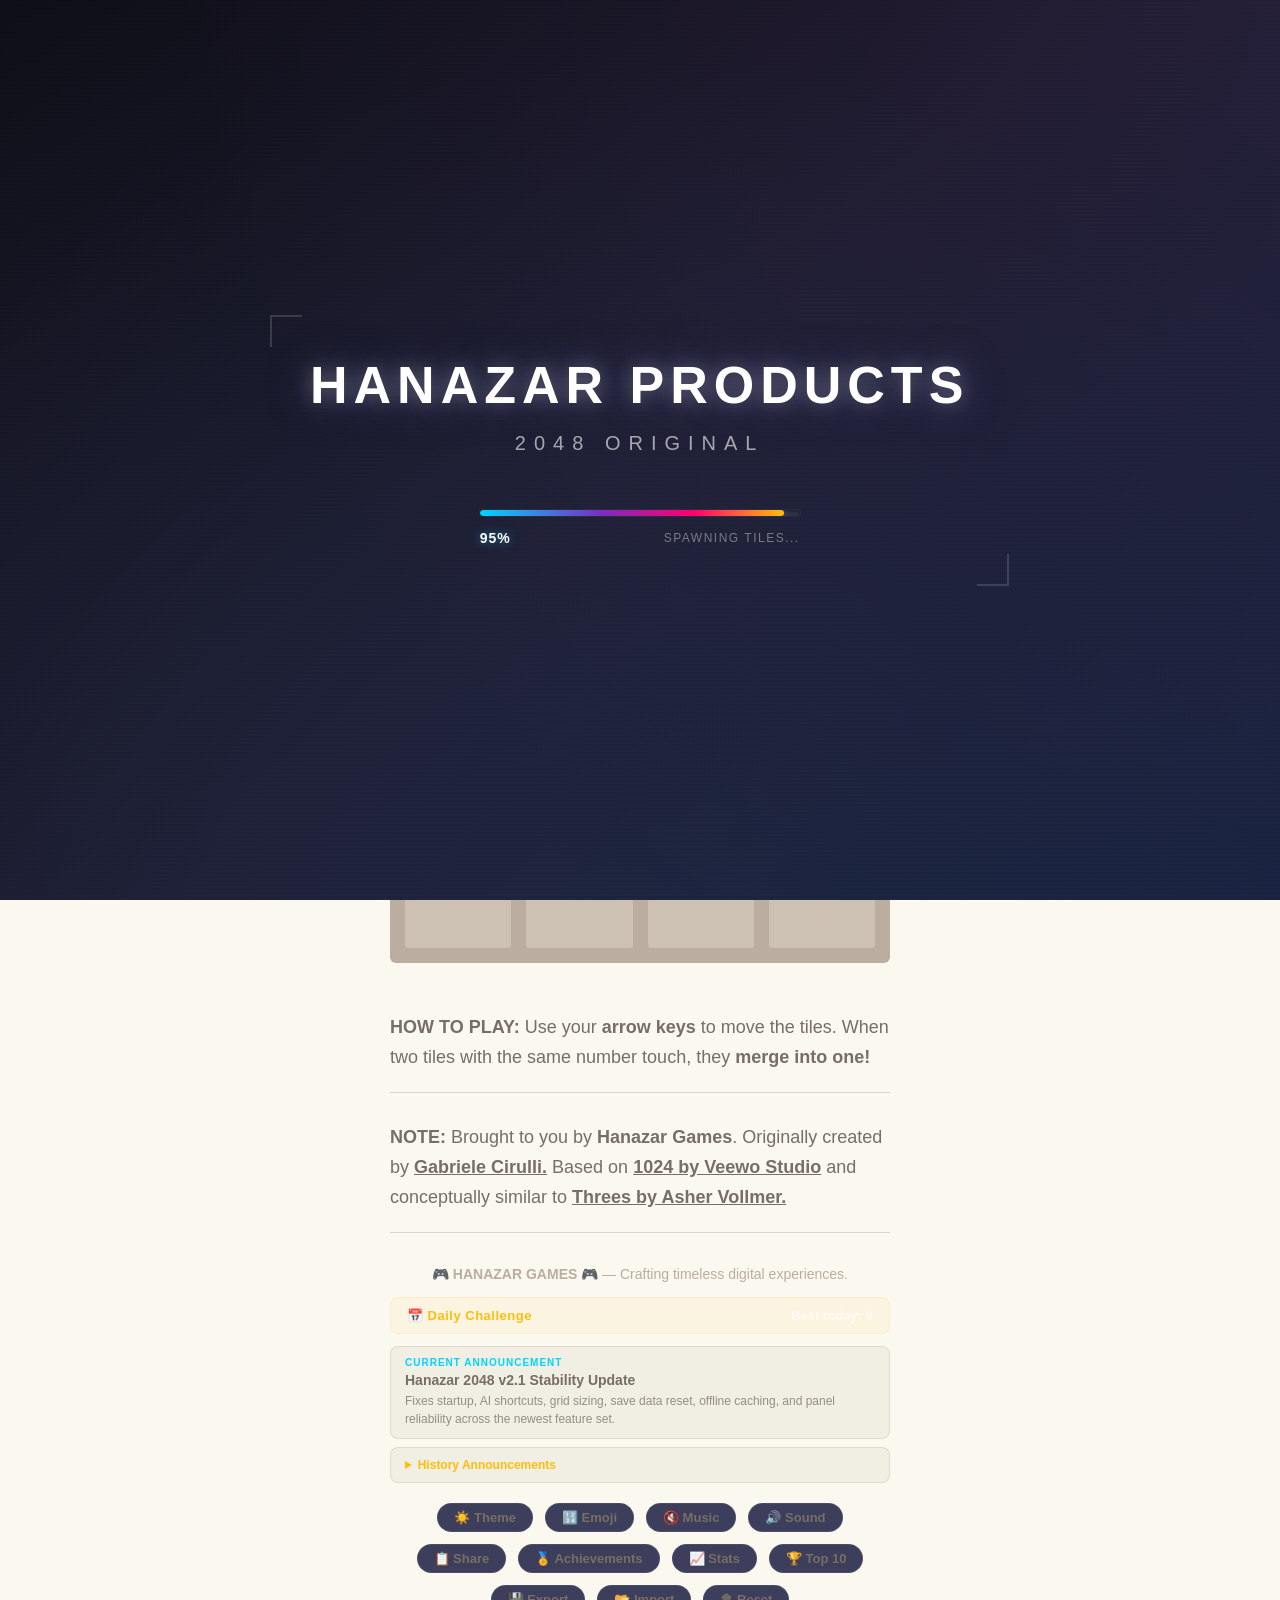
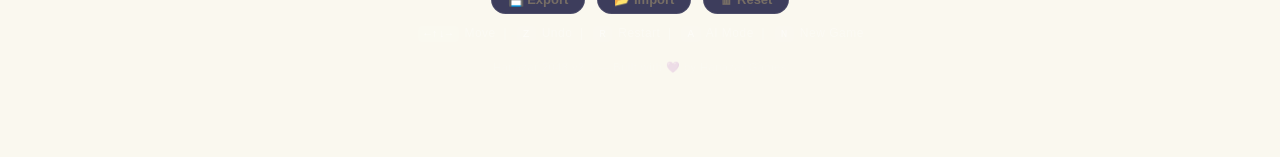
==== commit 60e87555: "fix: stabilize Hanazar 2048 v2.1" ====
--- a/index.html
+++ b/index.html
@@ -147,6 +147,17 @@
       <span class="daily-label">📅 Daily Challenge</span>
       <span class="daily-score" id="daily-score">Best today: 0</span>
     </div>
+    <div class="release-notes">
+      <div class="release-current">
+        <span class="release-label">Current Announcement</span>
+        <strong>Hanazar 2048 v2.1 Stability Update</strong>
+        <span>Fixes startup, AI shortcuts, grid sizing, save data reset, offline caching, and panel reliability across the newest feature set.</span>
+      </div>
+      <details class="release-history">
+        <summary>History Announcements</summary>
+        <p><strong>Hanazar 2048 v2.0</strong> introduced achievements, stats, leaderboard, daily challenge, AI watch mode, music, emoji tiles, PWA support, and expanded controls.</p>
+      </details>
+    </div>
     <div class="settings-bar">
       <a class="theme-toggle" id="theme-toggle" title="Toggle theme">🌙 Theme</a>
       <a class="emoji-toggle" id="emoji-toggle" title="Toggle emoji tiles">😀 Emoji</a>
@@ -173,7 +184,7 @@
     <div class="shortcuts-hint">
       <span>←↑↓→</span> Move &nbsp;|&nbsp; <span>Z</span> Undo &nbsp;|&nbsp; <span>R</span> Restart &nbsp;|&nbsp; <span>A</span> AI Mode &nbsp;|&nbsp; <span>N</span> New Game
     </div>
-    <p class="version-tag">Hanazar 2048 v2.0 — Built with 💜 by Hanazar Games</p>
+    <p class="version-tag">Hanazar 2048 v2.1 — Built with 💜 by Hanazar Games</p>
   </div>
 
   <script src="js/bind_polyfill.js"></script>
@@ -555,10 +566,11 @@
       var resetToggle = document.getElementById('reset-toggle');
       if (resetToggle) {
         resetToggle.addEventListener('click', function() {
-          if (confirm('Reset ALL saved data?\n\nThis will erase:\n• Best scores & moves\n• Achievements\n• Lifetime stats & leaderboard\n• Theme & sound preferences\n\nThis cannot be undone.')) {
+          if (confirm('Reset ALL saved data?\n\nThis will erase:\n• Best scores & moves\n• Daily challenge score\n• Achievements\n• Lifetime stats & leaderboard\n• Theme, emoji, music & sound preferences\n\nThis cannot be undone.')) {
             var keys = ['bestScore', 'bestMoves', 'gameState', 'hanazar_achievements',
                         'hanazar_stats', 'hanazar_leaderboard', 'hanazar_theme',
-                        'hanazar_muted', 'hanazar_guide_seen'];
+                        'hanazar_muted', 'hanazar_music', 'hanazar_emoji',
+                        'hanazar_daily', 'hanazar_guide_seen'];
             keys.forEach(function(k) {
               try { localStorage.removeItem(k); } catch(e) {}
             });
@@ -625,6 +637,17 @@
 
       // Grid size selector
       var gridSizeBtns = document.querySelectorAll('.grid-size-btn');
+      function syncGridSizeButtons() {
+        if (!window.gameManager) return;
+        gridSizeBtns.forEach(function(btn) {
+          var size = parseInt(btn.getAttribute('data-size'), 10);
+          if (size === window.gameManager.size) {
+            btn.classList.add('active');
+          } else {
+            btn.classList.remove('active');
+          }
+        });
+      }
       gridSizeBtns.forEach(function(btn) {
         btn.addEventListener('click', function() {
           var size = parseInt(this.getAttribute('data-size'), 10);
@@ -635,6 +658,13 @@
           }
         });
       });
+
+      var gridSizePoll = setInterval(function() {
+        if (window.gameManager) {
+          syncGridSizeButtons();
+          clearInterval(gridSizePoll);
+        }
+      }, 500);
 
       // Initialize
       applyTheme();
--- a/style/main.css
+++ b/style/main.css
@@ -841,11 +841,22 @@
 .settings-bar {
   display: flex;
   justify-content: center;
+  flex-wrap: wrap;
   gap: 12px;
   margin-top: 20px;
 }
 
-.theme-toggle, .sound-toggle, .share-button {
+.theme-toggle,
+.emoji-toggle,
+.music-toggle,
+.sound-toggle,
+.share-button,
+.achievements-toggle,
+.stats-toggle,
+.leaderboard-toggle,
+.export-toggle,
+.import-toggle,
+.reset-toggle {
   display: inline-block;
   background: #3d3d5c;
   border-radius: 20px;
@@ -859,11 +870,30 @@
   transition: background 0.15s ease, transform 0.1s ease;
   border: 1px solid rgba(255, 255, 255, 0.08);
 }
-.theme-toggle:hover, .sound-toggle:hover, .share-button:hover {
+.theme-toggle:hover,
+.emoji-toggle:hover,
+.music-toggle:hover,
+.sound-toggle:hover,
+.share-button:hover,
+.achievements-toggle:hover,
+.stats-toggle:hover,
+.leaderboard-toggle:hover,
+.export-toggle:hover,
+.import-toggle:hover {
   background: #4d4d6c;
   transform: translateY(-1px);
 }
-.theme-toggle:active, .sound-toggle:active, .share-button:active {
+.theme-toggle:active,
+.emoji-toggle:active,
+.music-toggle:active,
+.sound-toggle:active,
+.share-button:active,
+.achievements-toggle:active,
+.stats-toggle:active,
+.leaderboard-toggle:active,
+.export-toggle:active,
+.import-toggle:active,
+.reset-toggle:active {
   transform: translateY(0);
 }
 
@@ -912,7 +942,17 @@
   .settings-bar {
     gap: 8px;
   }
-  .theme-toggle, .sound-toggle, .share-button {
+  .theme-toggle,
+  .emoji-toggle,
+  .music-toggle,
+  .sound-toggle,
+  .share-button,
+  .achievements-toggle,
+  .stats-toggle,
+  .leaderboard-toggle,
+  .export-toggle,
+  .import-toggle,
+  .reset-toggle {
     font-size: 12px;
     padding: 5px 12px;
   }
@@ -1504,9 +1544,28 @@
   color: #e0d8d0;
 }
 
-body.dark-theme a,
-body a {
+body.dark-theme a {
   color: #e0d8d0;
+}
+
+body.light-theme a {
+  color: #776e65;
+}
+
+body.light-theme .release-current,
+body.light-theme .release-history {
+  background: rgba(143, 122, 102, 0.08);
+  border-color: rgba(143, 122, 102, 0.18);
+}
+
+body.light-theme .release-current strong,
+body.light-theme .release-history strong {
+  color: #776e65;
+}
+
+body.light-theme .release-current span:last-child,
+body.light-theme .release-history p {
+  color: rgba(119, 110, 101, 0.75);
 }
 
 body.dark-theme .game-container {
@@ -2229,6 +2288,61 @@
   color: rgba(255, 255, 255, 0.6);
 }
 
+/* Release announcement */
+.release-notes {
+  margin: 12px 0 14px;
+  display: flex;
+  flex-direction: column;
+  gap: 8px;
+}
+
+.release-current,
+.release-history {
+  background: rgba(0, 212, 255, 0.05);
+  border: 1px solid rgba(0, 212, 255, 0.12);
+  border-radius: 8px;
+  padding: 10px 14px;
+}
+
+.release-current {
+  display: flex;
+  flex-direction: column;
+  gap: 4px;
+}
+
+.release-label {
+  font-size: 10px;
+  font-weight: 900;
+  text-transform: uppercase;
+  letter-spacing: 1px;
+  color: #00d4ff;
+}
+
+.release-current strong,
+.release-history strong {
+  color: #ffffff;
+  font-size: 14px;
+}
+
+.release-current span:last-child,
+.release-history p {
+  color: rgba(255, 255, 255, 0.58);
+  font-size: 12px;
+  line-height: 1.5;
+  margin: 0;
+}
+
+.release-history summary {
+  color: #ffbe0b;
+  cursor: pointer;
+  font-size: 12px;
+  font-weight: 700;
+}
+
+.release-history p {
+  margin-top: 8px;
+}
+
 /* Export / Import buttons */
 .export-toggle, .import-toggle {
   display: inline-block;
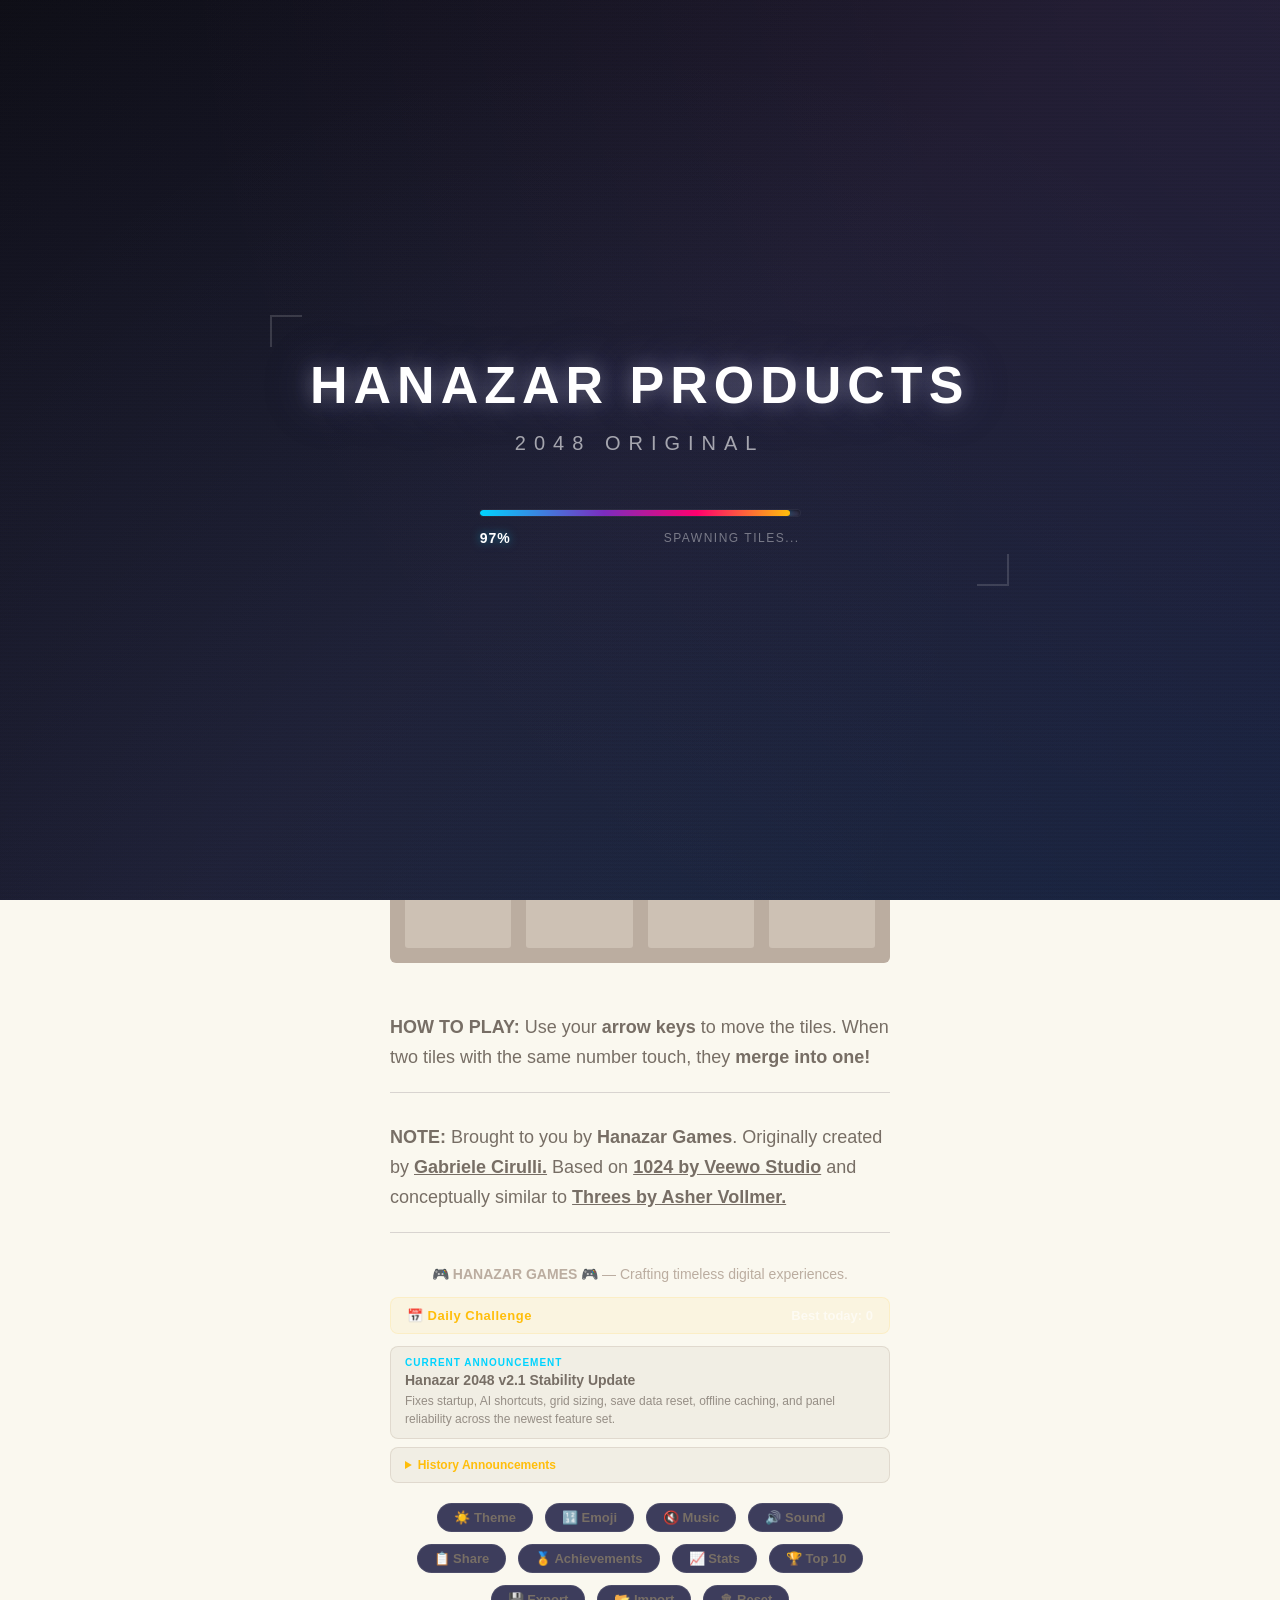
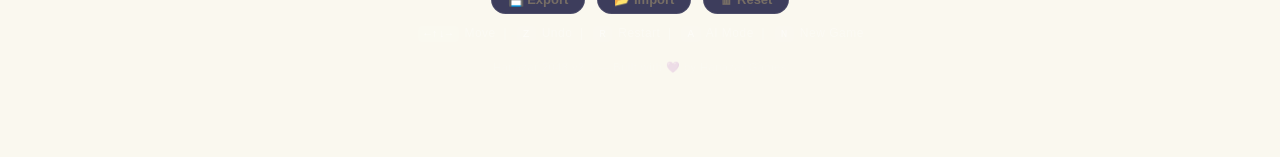
==== commit b26f5cf5: "fix: prevent deployment 404s" ====
--- a/index.html
+++ b/index.html
@@ -9,6 +9,7 @@
   <meta name="theme-color" content="#1a1a2e">
   <link rel="shortcut icon" href="favicon.ico">
   <link rel="apple-touch-icon" href="meta/apple-touch-icon.png">
+  <link rel="apple-touch-icon-precomposed" href="apple-touch-icon-precomposed.png">
   <link rel="apple-touch-startup-image" href="meta/apple-touch-startup-image-640x1096.png" media="(device-width: 320px) and (device-height: 568px) and (-webkit-device-pixel-ratio: 2)"> <!-- iPhone 5+ -->
   <link rel="apple-touch-startup-image" href="meta/apple-touch-startup-image-640x920.png"  media="(device-width: 320px) and (device-height: 480px) and (-webkit-device-pixel-ratio: 2)"> <!-- iPhone, retina -->
   <meta name="apple-mobile-web-app-capable" content="yes">
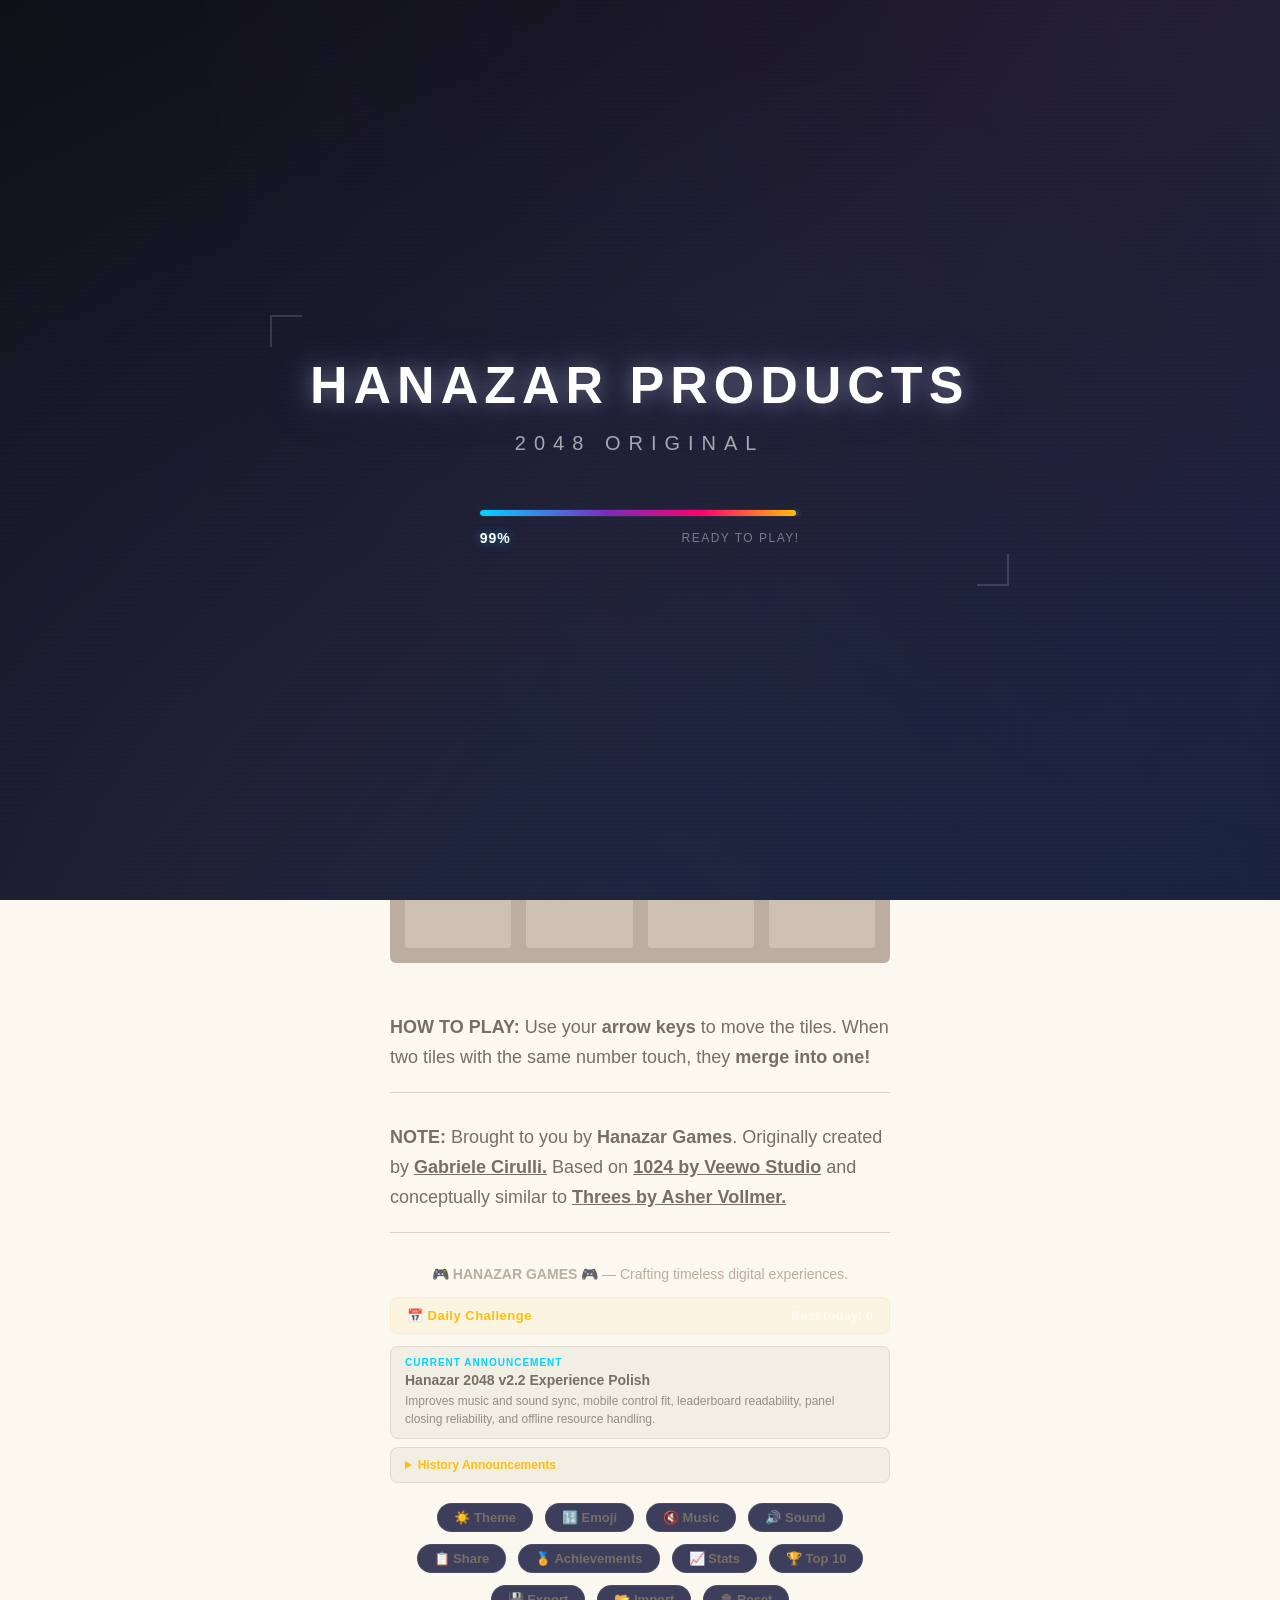
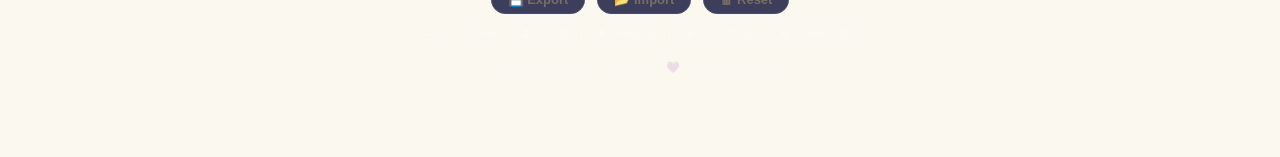
==== commit 92f13b27: "fix: polish audio and UI experience" ====
--- a/index.html
+++ b/index.html
@@ -151,11 +151,12 @@
     <div class="release-notes">
       <div class="release-current">
         <span class="release-label">Current Announcement</span>
-        <strong>Hanazar 2048 v2.1 Stability Update</strong>
-        <span>Fixes startup, AI shortcuts, grid sizing, save data reset, offline caching, and panel reliability across the newest feature set.</span>
+        <strong>Hanazar 2048 v2.2 Experience Polish</strong>
+        <span>Improves music and sound sync, mobile control fit, leaderboard readability, panel closing reliability, and offline resource handling.</span>
       </div>
       <details class="release-history">
         <summary>History Announcements</summary>
+        <p><strong>Hanazar 2048 v2.1</strong> fixed startup, AI shortcuts, grid sizing, save data reset, offline caching, and panel reliability across the newest feature set.</p>
         <p><strong>Hanazar 2048 v2.0</strong> introduced achievements, stats, leaderboard, daily challenge, AI watch mode, music, emoji tiles, PWA support, and expanded controls.</p>
       </details>
     </div>
@@ -185,7 +186,7 @@
     <div class="shortcuts-hint">
       <span>←↑↓→</span> Move &nbsp;|&nbsp; <span>Z</span> Undo &nbsp;|&nbsp; <span>R</span> Restart &nbsp;|&nbsp; <span>A</span> AI Mode &nbsp;|&nbsp; <span>N</span> New Game
     </div>
-    <p class="version-tag">Hanazar 2048 v2.1 — Built with 💜 by Hanazar Games</p>
+    <p class="version-tag">Hanazar 2048 v2.2 — Built with 💜 by Hanazar Games</p>
   </div>
 
   <script src="js/bind_polyfill.js"></script>
@@ -334,6 +335,12 @@
         soundToggle.textContent = soundOn ? '🔊 Sound' : '🔇 Mute';
       }
 
+      function saveMusicPreference() {
+        try {
+          localStorage.setItem('hanazar_music', musicOn ? 'true' : 'false');
+        } catch(e) {}
+      }
+
       soundToggle.addEventListener('click', function() {
         if (window.gameAudioManager) {
           soundOn = !window.gameAudioManager.toggleMute();
@@ -342,6 +349,11 @@
           try {
             localStorage.setItem('hanazar_muted', soundOn ? 'false' : 'true');
           } catch(e) {}
+        }
+        if (!soundOn && musicOn) {
+          musicOn = false;
+          saveMusicPreference();
+          updateMusicIcon();
         }
         updateSoundIcon();
       });
@@ -390,10 +402,22 @@
       } catch(e) {}
 
       function updateMusicIcon() {
+        if (musicOn && !soundOn) {
+          musicOn = false;
+          saveMusicPreference();
+        }
         musicToggle.textContent = musicOn ? '🎵 Music' : '🔇 Music';
         if (musicOn) {
-          musicToggle.classList.add('music-active');
-          if (window.gameAudioManager) window.gameAudioManager.startMusic();
+          var started = true;
+          if (window.gameAudioManager) started = window.gameAudioManager.startMusic();
+          if (started) {
+            musicToggle.classList.add('music-active');
+          } else {
+            musicOn = false;
+            saveMusicPreference();
+            musicToggle.textContent = '🔇 Music';
+            musicToggle.classList.remove('music-active');
+          }
         } else {
           musicToggle.classList.remove('music-active');
           if (window.gameAudioManager) window.gameAudioManager.stopMusic();
@@ -402,11 +426,10 @@
 
       musicToggle.addEventListener('click', function() {
         musicOn = !musicOn;
-        try {
-          localStorage.setItem('hanazar_music', musicOn ? 'true' : 'false');
-        } catch(e) {}
+        saveMusicPreference();
         updateMusicIcon();
       });
+      window.addEventListener('hanazar-audio-ready', updateMusicIcon);
 
       // Share button
       var shareBtn = document.getElementById('share-button');
--- a/style/main.css
+++ b/style/main.css
@@ -941,6 +941,7 @@
   }
   .settings-bar {
     gap: 8px;
+    justify-content: stretch;
   }
   .theme-toggle,
   .emoji-toggle,
@@ -953,8 +954,13 @@
   .export-toggle,
   .import-toggle,
   .reset-toggle {
+    box-sizing: border-box;
+    flex: 1 1 calc(50% - 8px);
     font-size: 12px;
+    line-height: 1.2;
+    min-width: 112px;
     padding: 5px 12px;
+    text-align: center;
   }
 }
 
@@ -2579,6 +2585,27 @@
     width: 90vw;
     padding: 16px;
   }
+  .stats-panel, .leaderboard-panel {
+    box-sizing: border-box;
+    width: 92vw;
+    padding: 16px;
+  }
+  .panel-title {
+    font-size: 16px;
+  }
+  .leaderboard-header, .leaderboard-row {
+    grid-template-columns: 28px minmax(54px, 1fr) 44px 48px 62px;
+    gap: 4px;
+    padding: 8px 6px;
+    font-size: 11px;
+  }
+  .leaderboard-row span,
+  .leaderboard-header span {
+    min-width: 0;
+    overflow: hidden;
+    text-overflow: ellipsis;
+    white-space: nowrap;
+  }
 }
 
 /* Mobile responsive splash */
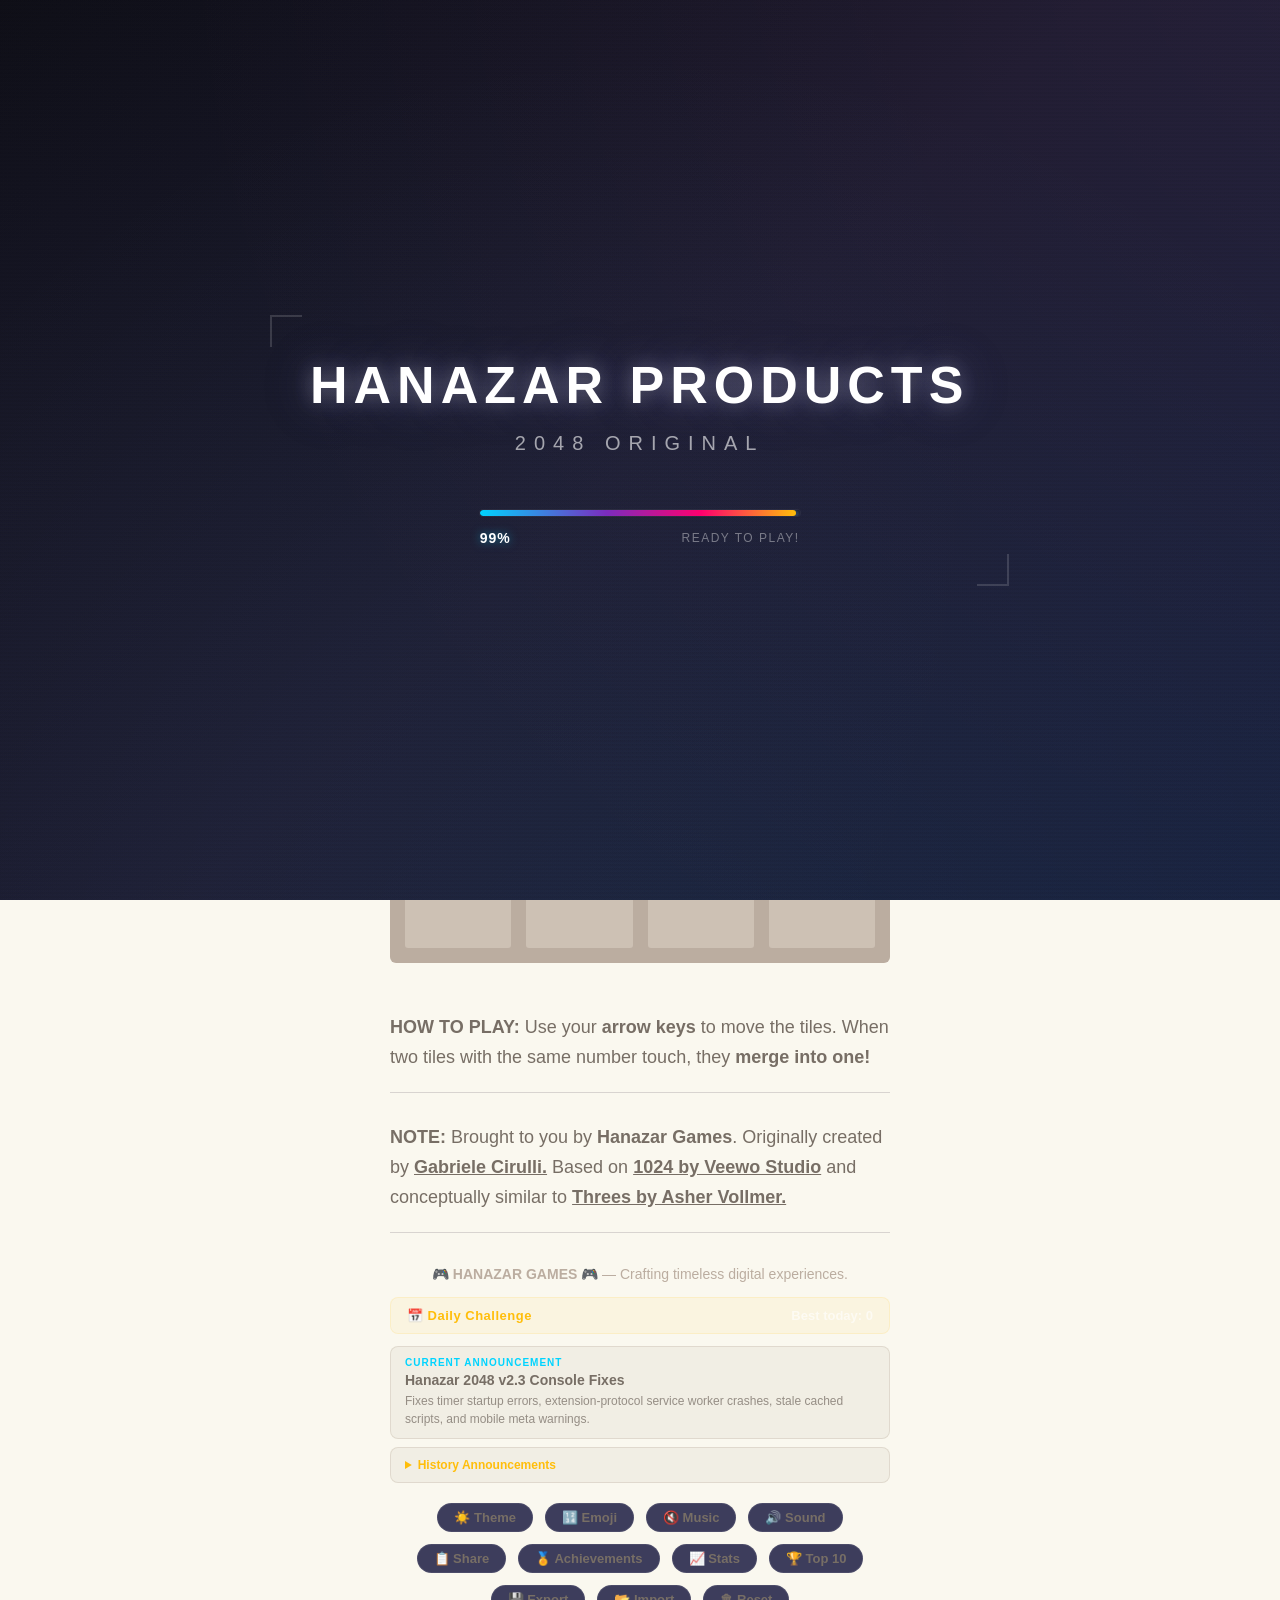
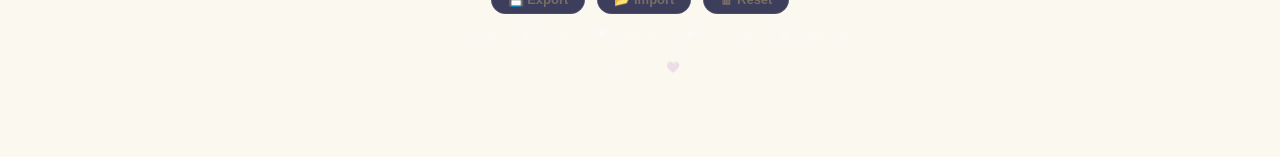
==== commit a650b6bb: "fix: resolve console startup errors" ====
--- a/index.html
+++ b/index.html
@@ -4,7 +4,7 @@
   <meta charset="utf-8">
   <title>2048 Original | Hanazar Products</title>
 
-  <link href="style/main.css" rel="stylesheet" type="text/css">
+  <link href="style/main.css?v=2.3.0" rel="stylesheet" type="text/css">
   <link rel="manifest" href="manifest.json">
   <meta name="theme-color" content="#1a1a2e">
   <link rel="shortcut icon" href="favicon.ico">
@@ -12,12 +12,13 @@
   <link rel="apple-touch-icon-precomposed" href="apple-touch-icon-precomposed.png">
   <link rel="apple-touch-startup-image" href="meta/apple-touch-startup-image-640x1096.png" media="(device-width: 320px) and (device-height: 568px) and (-webkit-device-pixel-ratio: 2)"> <!-- iPhone 5+ -->
   <link rel="apple-touch-startup-image" href="meta/apple-touch-startup-image-640x920.png"  media="(device-width: 320px) and (device-height: 480px) and (-webkit-device-pixel-ratio: 2)"> <!-- iPhone, retina -->
+  <meta name="mobile-web-app-capable" content="yes">
   <meta name="apple-mobile-web-app-capable" content="yes">
   <meta name="apple-mobile-web-app-status-bar-style" content="black">
 
   <meta name="HandheldFriendly" content="True">
   <meta name="MobileOptimized" content="320">
-  <meta name="viewport" content="width=device-width, target-densitydpi=160dpi, initial-scale=1.0, maximum-scale=1, user-scalable=no, minimal-ui">
+  <meta name="viewport" content="width=device-width, initial-scale=1.0, maximum-scale=1, user-scalable=no, minimal-ui">
 </head>
 <body>
   <!-- First-time Guide -->
@@ -151,11 +152,12 @@
     <div class="release-notes">
       <div class="release-current">
         <span class="release-label">Current Announcement</span>
-        <strong>Hanazar 2048 v2.2 Experience Polish</strong>
-        <span>Improves music and sound sync, mobile control fit, leaderboard readability, panel closing reliability, and offline resource handling.</span>
+        <strong>Hanazar 2048 v2.3 Console Fixes</strong>
+        <span>Fixes timer startup errors, extension-protocol service worker crashes, stale cached scripts, and mobile meta warnings.</span>
       </div>
       <details class="release-history">
         <summary>History Announcements</summary>
+        <p><strong>Hanazar 2048 v2.2</strong> improved music and sound sync, mobile control fit, leaderboard readability, panel closing reliability, and offline resource handling.</p>
         <p><strong>Hanazar 2048 v2.1</strong> fixed startup, AI shortcuts, grid sizing, save data reset, offline caching, and panel reliability across the newest feature set.</p>
         <p><strong>Hanazar 2048 v2.0</strong> introduced achievements, stats, leaderboard, daily challenge, AI watch mode, music, emoji tiles, PWA support, and expanded controls.</p>
       </details>
@@ -186,33 +188,39 @@
     <div class="shortcuts-hint">
       <span>←↑↓→</span> Move &nbsp;|&nbsp; <span>Z</span> Undo &nbsp;|&nbsp; <span>R</span> Restart &nbsp;|&nbsp; <span>A</span> AI Mode &nbsp;|&nbsp; <span>N</span> New Game
     </div>
-    <p class="version-tag">Hanazar 2048 v2.2 — Built with 💜 by Hanazar Games</p>
+    <p class="version-tag">Hanazar 2048 v2.3 — Built with 💜 by Hanazar Games</p>
   </div>
 
   <script src="js/bind_polyfill.js"></script>
   <script src="js/classlist_polyfill.js"></script>
   <script src="js/animframe_polyfill.js"></script>
   <script src="js/keyboard_input_manager.js"></script>
-  <script src="js/html_actuator.js"></script>
+  <script src="js/html_actuator.js?v=2.3.0"></script>
   <script src="js/grid.js"></script>
   <script src="js/tile.js"></script>
   <script src="js/local_storage_manager.js"></script>
-  <script src="js/audio_manager.js"></script>
+  <script src="js/audio_manager.js?v=2.3.0"></script>
   <script src="js/achievements.js"></script>
   <script src="js/stats_manager.js"></script>
   <script src="js/daily_challenge.js"></script>
   <script src="js/grid_sizer.js"></script>
   <script src="js/ai_player.js"></script>
-  <script src="js/game_manager.js"></script>
+  <script src="js/game_manager.js?v=2.3.0"></script>
   <script src="js/application.js"></script>
 
   <script>
-    if ('serviceWorker' in navigator) {
+    if ('serviceWorker' in navigator && /^https?:$/.test(window.location.protocol)) {
       window.addEventListener('load', function() {
         navigator.serviceWorker.register('sw.js').catch(function(err) {
           console.log('SW registration failed:', err);
         });
       });
+    } else if ('serviceWorker' in navigator && navigator.serviceWorker.getRegistrations) {
+      navigator.serviceWorker.getRegistrations().then(function(registrations) {
+        registrations.forEach(function(registration) {
+          registration.unregister();
+        });
+      }).catch(function() {});
     }
   </script>
 
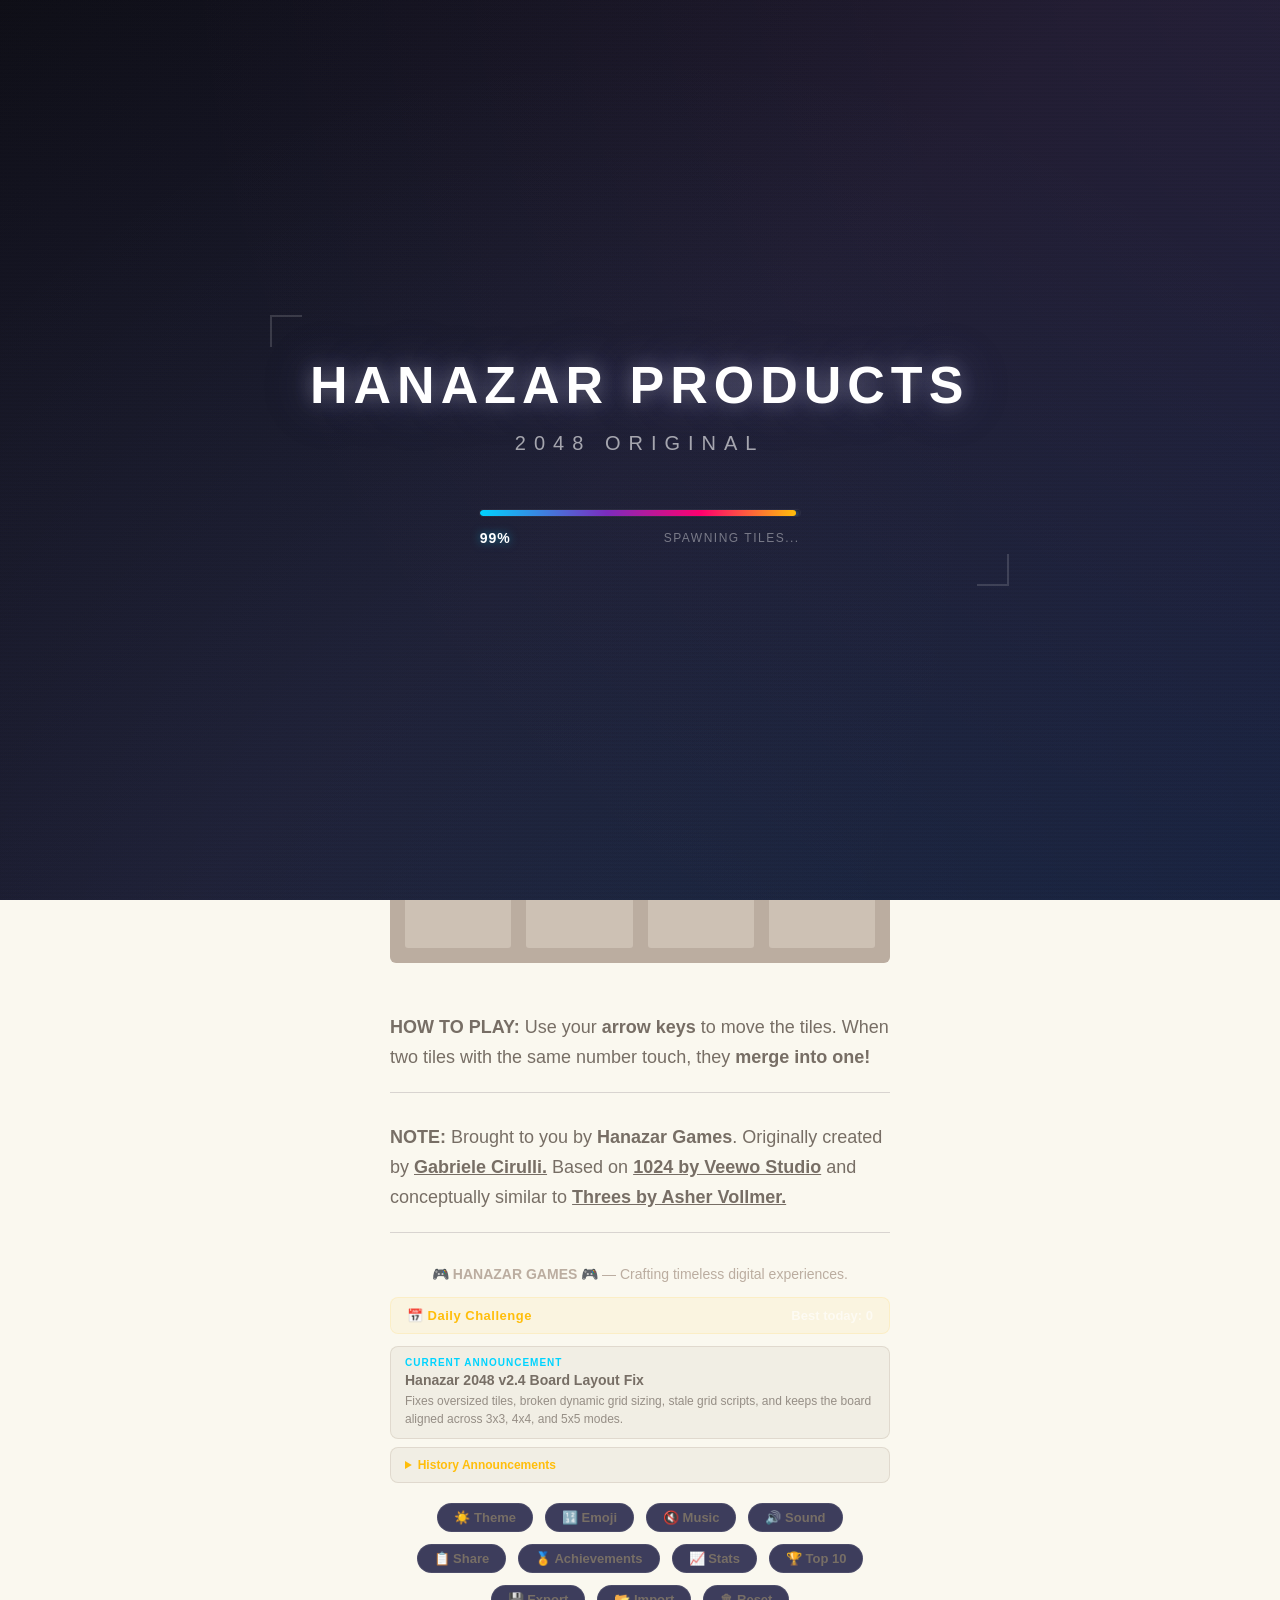
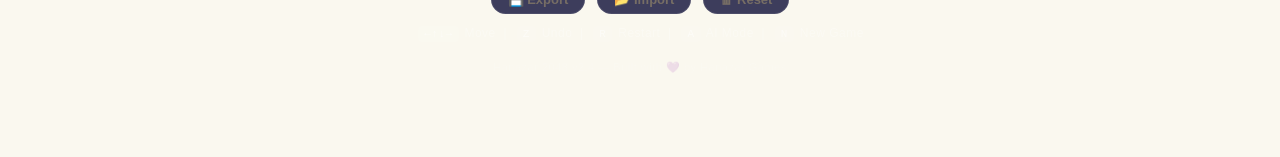
==== commit d63430ba: "fix: correct dynamic board sizing" ====
--- a/index.html
+++ b/index.html
@@ -4,7 +4,7 @@
   <meta charset="utf-8">
   <title>2048 Original | Hanazar Products</title>
 
-  <link href="style/main.css?v=2.3.0" rel="stylesheet" type="text/css">
+  <link href="style/main.css?v=2.4.0" rel="stylesheet" type="text/css">
   <link rel="manifest" href="manifest.json">
   <meta name="theme-color" content="#1a1a2e">
   <link rel="shortcut icon" href="favicon.ico">
@@ -152,11 +152,12 @@
     <div class="release-notes">
       <div class="release-current">
         <span class="release-label">Current Announcement</span>
-        <strong>Hanazar 2048 v2.3 Console Fixes</strong>
-        <span>Fixes timer startup errors, extension-protocol service worker crashes, stale cached scripts, and mobile meta warnings.</span>
+        <strong>Hanazar 2048 v2.4 Board Layout Fix</strong>
+        <span>Fixes oversized tiles, broken dynamic grid sizing, stale grid scripts, and keeps the board aligned across 3x3, 4x4, and 5x5 modes.</span>
       </div>
       <details class="release-history">
         <summary>History Announcements</summary>
+        <p><strong>Hanazar 2048 v2.3</strong> fixed timer startup errors, extension-protocol service worker crashes, stale cached scripts, and mobile meta warnings.</p>
         <p><strong>Hanazar 2048 v2.2</strong> improved music and sound sync, mobile control fit, leaderboard readability, panel closing reliability, and offline resource handling.</p>
         <p><strong>Hanazar 2048 v2.1</strong> fixed startup, AI shortcuts, grid sizing, save data reset, offline caching, and panel reliability across the newest feature set.</p>
         <p><strong>Hanazar 2048 v2.0</strong> introduced achievements, stats, leaderboard, daily challenge, AI watch mode, music, emoji tiles, PWA support, and expanded controls.</p>
@@ -188,24 +189,24 @@
     <div class="shortcuts-hint">
       <span>←↑↓→</span> Move &nbsp;|&nbsp; <span>Z</span> Undo &nbsp;|&nbsp; <span>R</span> Restart &nbsp;|&nbsp; <span>A</span> AI Mode &nbsp;|&nbsp; <span>N</span> New Game
     </div>
-    <p class="version-tag">Hanazar 2048 v2.3 — Built with 💜 by Hanazar Games</p>
+    <p class="version-tag">Hanazar 2048 v2.4 — Built with 💜 by Hanazar Games</p>
   </div>
 
   <script src="js/bind_polyfill.js"></script>
   <script src="js/classlist_polyfill.js"></script>
   <script src="js/animframe_polyfill.js"></script>
   <script src="js/keyboard_input_manager.js"></script>
-  <script src="js/html_actuator.js?v=2.3.0"></script>
+  <script src="js/html_actuator.js?v=2.4.0"></script>
   <script src="js/grid.js"></script>
   <script src="js/tile.js"></script>
   <script src="js/local_storage_manager.js"></script>
-  <script src="js/audio_manager.js?v=2.3.0"></script>
+  <script src="js/audio_manager.js?v=2.4.0"></script>
   <script src="js/achievements.js"></script>
   <script src="js/stats_manager.js"></script>
   <script src="js/daily_challenge.js"></script>
-  <script src="js/grid_sizer.js"></script>
+  <script src="js/grid_sizer.js?v=2.4.0"></script>
   <script src="js/ai_player.js"></script>
-  <script src="js/game_manager.js?v=2.3.0"></script>
+  <script src="js/game_manager.js?v=2.4.0"></script>
   <script src="js/application.js"></script>
 
   <script>
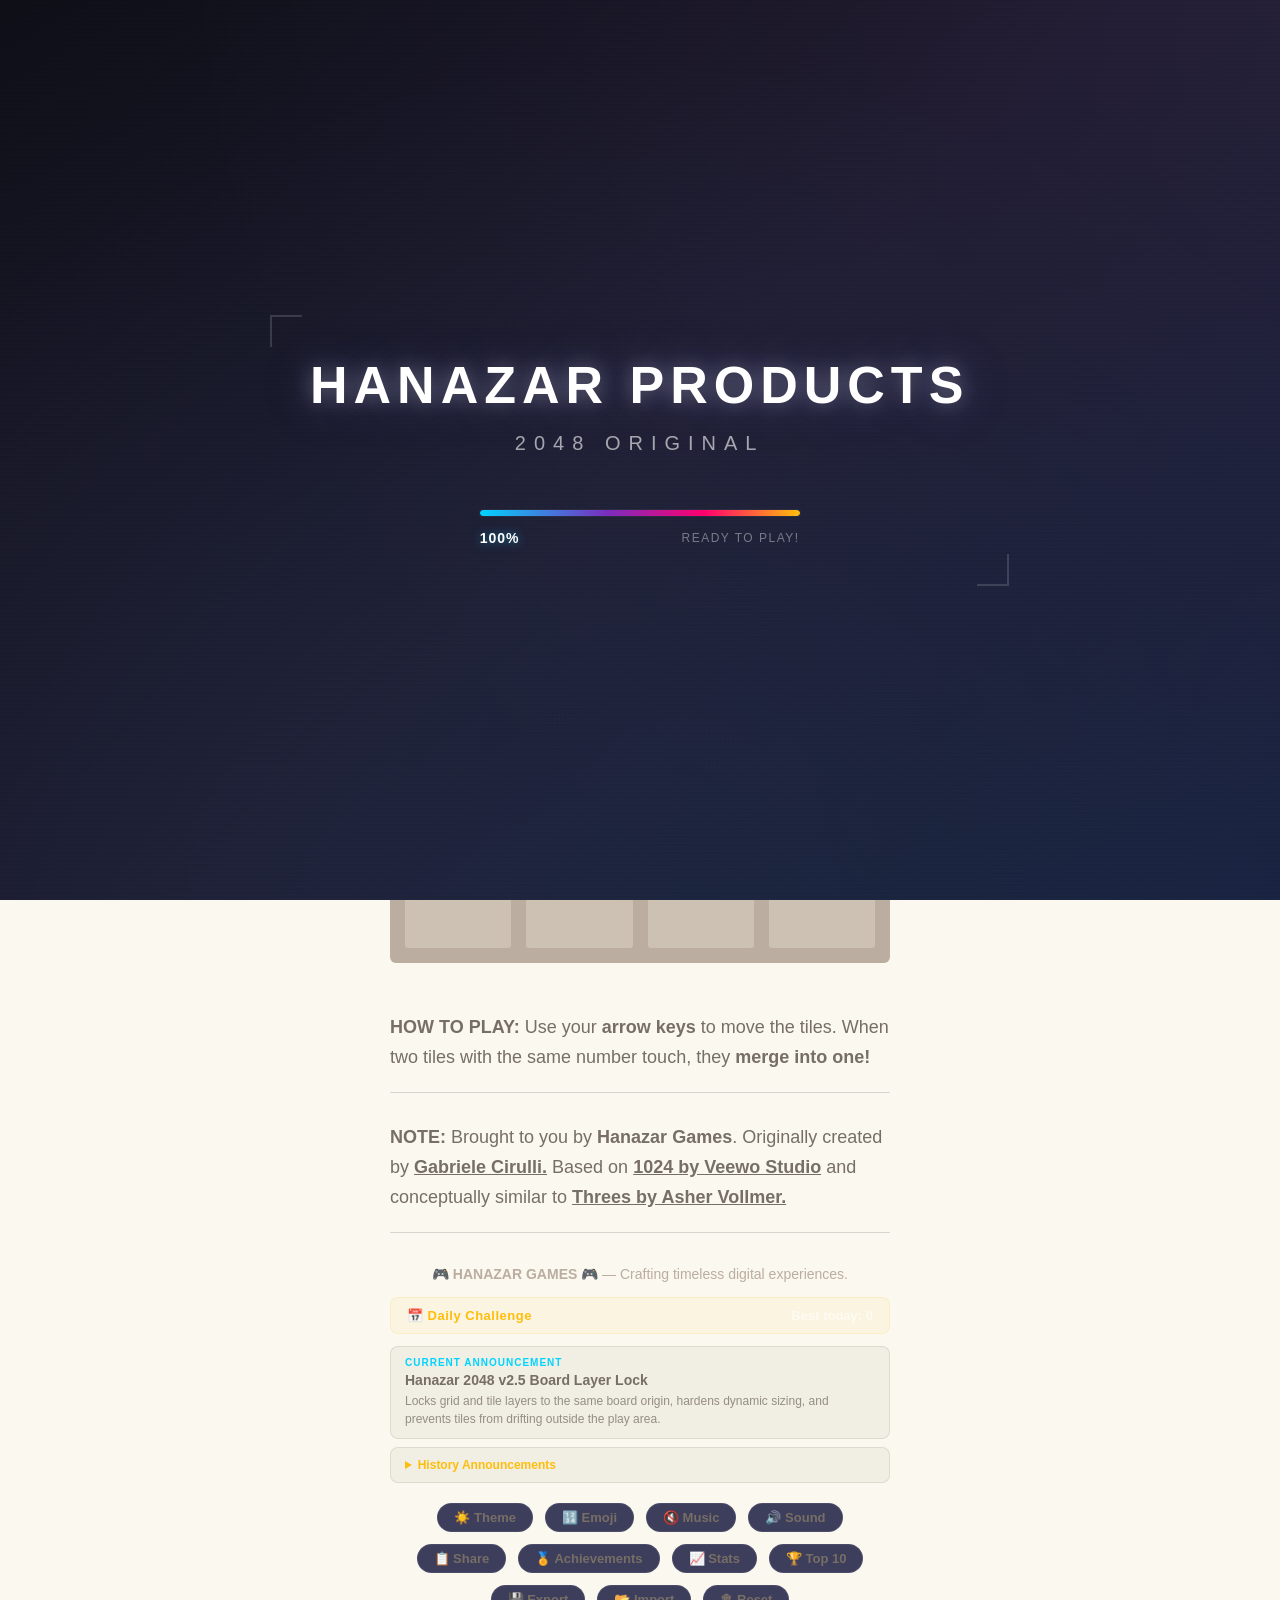
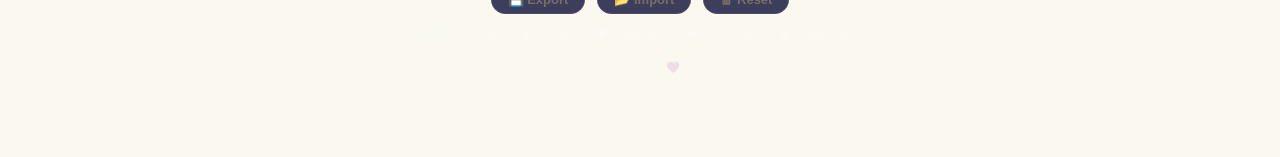
==== commit 09e3183f: "fix: lock board layer positioning" ====
--- a/index.html
+++ b/index.html
@@ -4,7 +4,7 @@
   <meta charset="utf-8">
   <title>2048 Original | Hanazar Products</title>
 
-  <link href="style/main.css?v=2.4.0" rel="stylesheet" type="text/css">
+  <link href="style/main.css?v=2.5.0" rel="stylesheet" type="text/css">
   <link rel="manifest" href="manifest.json">
   <meta name="theme-color" content="#1a1a2e">
   <link rel="shortcut icon" href="favicon.ico">
@@ -152,11 +152,12 @@
     <div class="release-notes">
       <div class="release-current">
         <span class="release-label">Current Announcement</span>
-        <strong>Hanazar 2048 v2.4 Board Layout Fix</strong>
-        <span>Fixes oversized tiles, broken dynamic grid sizing, stale grid scripts, and keeps the board aligned across 3x3, 4x4, and 5x5 modes.</span>
+        <strong>Hanazar 2048 v2.5 Board Layer Lock</strong>
+        <span>Locks grid and tile layers to the same board origin, hardens dynamic sizing, and prevents tiles from drifting outside the play area.</span>
       </div>
       <details class="release-history">
         <summary>History Announcements</summary>
+        <p><strong>Hanazar 2048 v2.4</strong> fixed oversized tiles, broken dynamic grid sizing, stale grid scripts, and board alignment across 3x3, 4x4, and 5x5 modes.</p>
         <p><strong>Hanazar 2048 v2.3</strong> fixed timer startup errors, extension-protocol service worker crashes, stale cached scripts, and mobile meta warnings.</p>
         <p><strong>Hanazar 2048 v2.2</strong> improved music and sound sync, mobile control fit, leaderboard readability, panel closing reliability, and offline resource handling.</p>
         <p><strong>Hanazar 2048 v2.1</strong> fixed startup, AI shortcuts, grid sizing, save data reset, offline caching, and panel reliability across the newest feature set.</p>
@@ -189,24 +190,24 @@
     <div class="shortcuts-hint">
       <span>←↑↓→</span> Move &nbsp;|&nbsp; <span>Z</span> Undo &nbsp;|&nbsp; <span>R</span> Restart &nbsp;|&nbsp; <span>A</span> AI Mode &nbsp;|&nbsp; <span>N</span> New Game
     </div>
-    <p class="version-tag">Hanazar 2048 v2.4 — Built with 💜 by Hanazar Games</p>
+    <p class="version-tag">Hanazar 2048 v2.5 — Built with 💜 by Hanazar Games</p>
   </div>
 
   <script src="js/bind_polyfill.js"></script>
   <script src="js/classlist_polyfill.js"></script>
   <script src="js/animframe_polyfill.js"></script>
   <script src="js/keyboard_input_manager.js"></script>
-  <script src="js/html_actuator.js?v=2.4.0"></script>
+  <script src="js/html_actuator.js?v=2.5.0"></script>
   <script src="js/grid.js"></script>
   <script src="js/tile.js"></script>
   <script src="js/local_storage_manager.js"></script>
-  <script src="js/audio_manager.js?v=2.4.0"></script>
+  <script src="js/audio_manager.js?v=2.5.0"></script>
   <script src="js/achievements.js"></script>
   <script src="js/stats_manager.js"></script>
   <script src="js/daily_challenge.js"></script>
-  <script src="js/grid_sizer.js?v=2.4.0"></script>
+  <script src="js/grid_sizer.js?v=2.5.0"></script>
   <script src="js/ai_player.js"></script>
-  <script src="js/game_manager.js?v=2.4.0"></script>
+  <script src="js/game_manager.js?v=2.5.0"></script>
   <script src="js/application.js"></script>
 
   <script>
--- a/style/main.css
+++ b/style/main.css
@@ -203,6 +203,10 @@
 
 .grid-container {
   position: absolute;
+  top: 15px;
+  left: 15px;
+  width: 470px;
+  height: 470px;
   z-index: 1; }
 
 .grid-row {
@@ -226,6 +230,10 @@
 
 .tile-container {
   position: absolute;
+  top: 15px;
+  left: 15px;
+  width: 470px;
+  height: 470px;
   z-index: 2; }
 
 .tile, .tile .tile-inner {
@@ -652,6 +660,10 @@
 
   .grid-container {
     position: absolute;
+    top: 10px;
+    left: 10px;
+    width: 260px;
+    height: 260px;
     z-index: 1; }
 
   .grid-row {
@@ -675,6 +687,10 @@
 
   .tile-container {
     position: absolute;
+    top: 10px;
+    left: 10px;
+    width: 260px;
+    height: 260px;
     z-index: 2; }
 
   .tile, .tile .tile-inner {
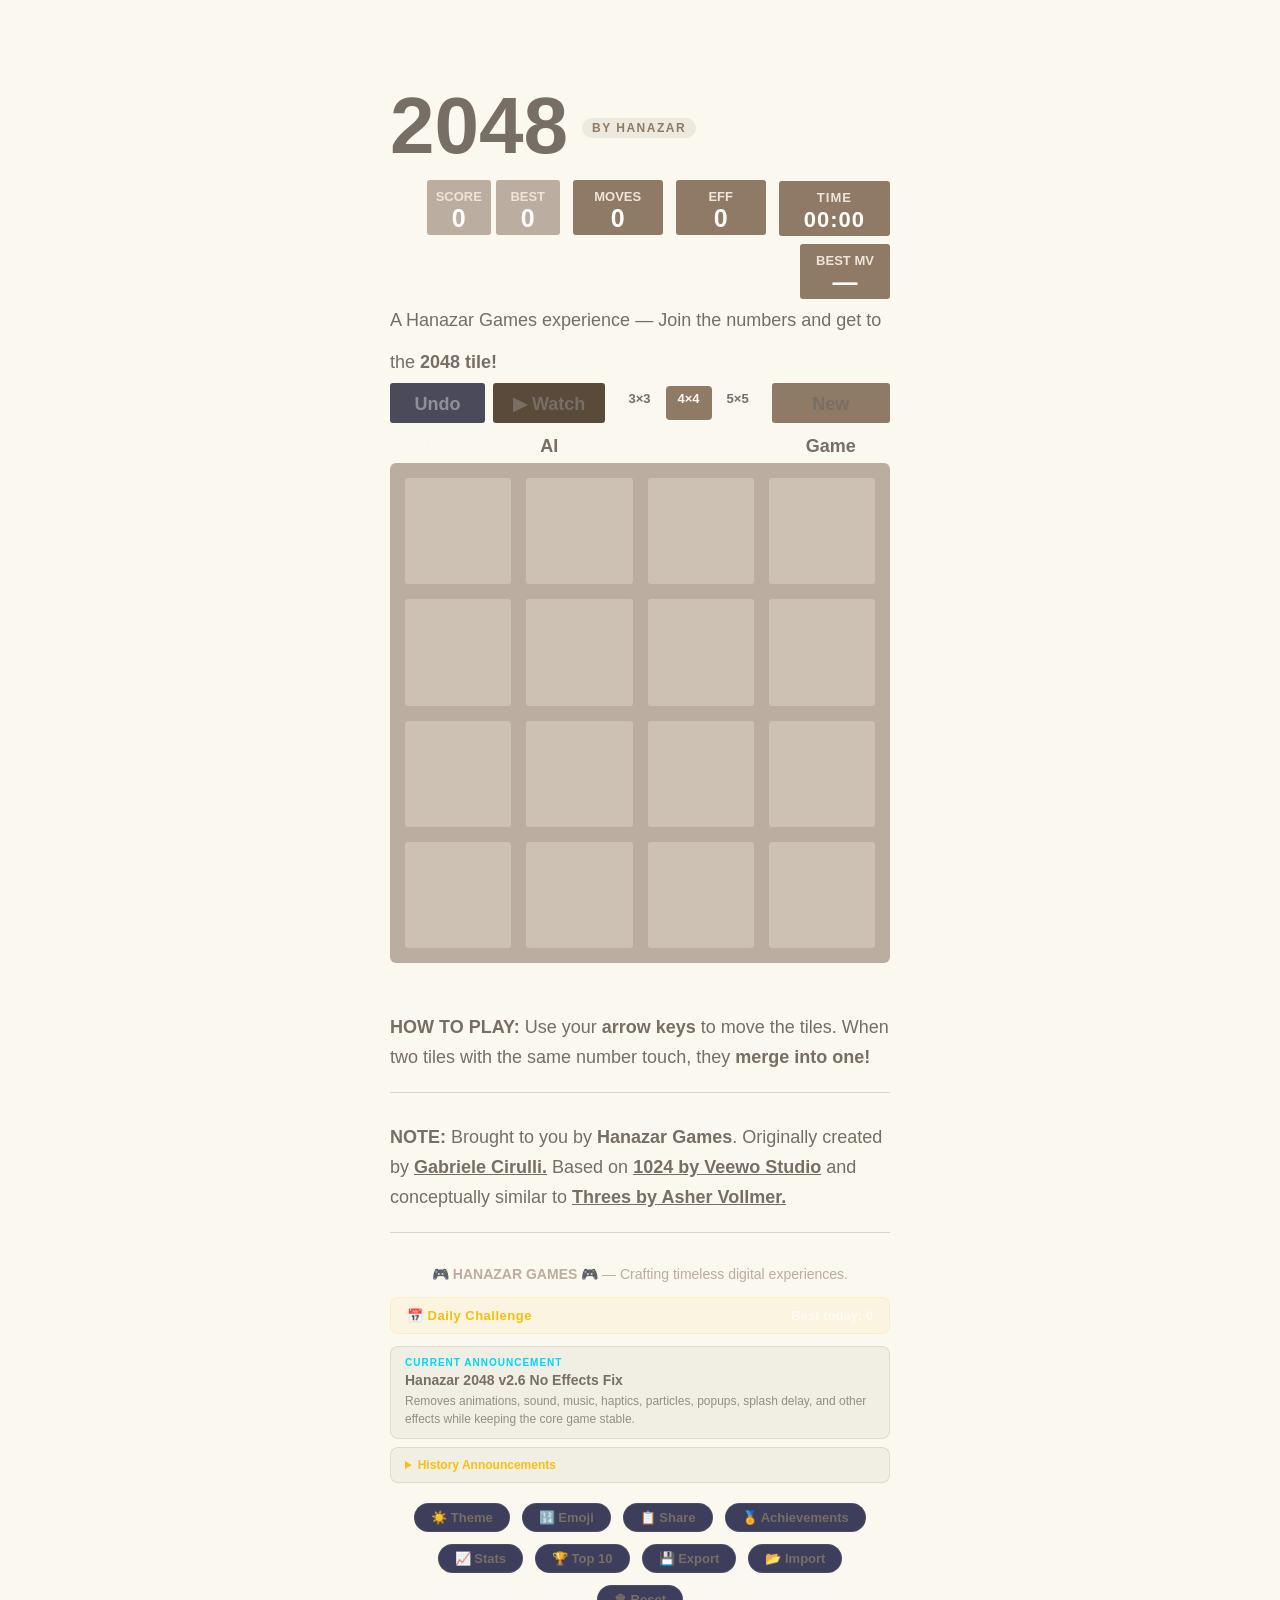
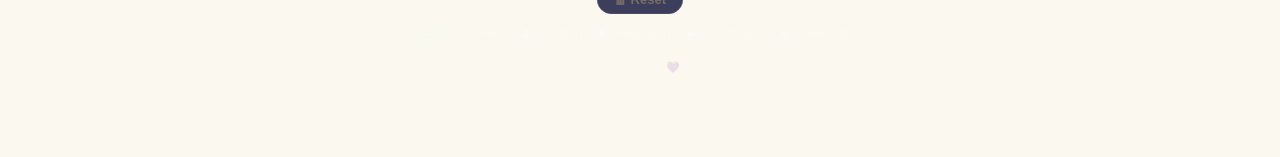
==== commit c5a21141: "fix: disable effects for stable gameplay" ====
--- a/index.html
+++ b/index.html
@@ -4,7 +4,7 @@
   <meta charset="utf-8">
   <title>2048 Original | Hanazar Products</title>
 
-  <link href="style/main.css?v=2.5.0" rel="stylesheet" type="text/css">
+  <link href="style/main.css?v=2.6.0" rel="stylesheet" type="text/css">
   <link rel="manifest" href="manifest.json">
   <meta name="theme-color" content="#1a1a2e">
   <link rel="shortcut icon" href="favicon.ico">
@@ -152,11 +152,12 @@
     <div class="release-notes">
       <div class="release-current">
         <span class="release-label">Current Announcement</span>
-        <strong>Hanazar 2048 v2.5 Board Layer Lock</strong>
-        <span>Locks grid and tile layers to the same board origin, hardens dynamic sizing, and prevents tiles from drifting outside the play area.</span>
+        <strong>Hanazar 2048 v2.6 No Effects Fix</strong>
+        <span>Removes animations, sound, music, haptics, particles, popups, splash delay, and other effects while keeping the core game stable.</span>
       </div>
       <details class="release-history">
         <summary>History Announcements</summary>
+        <p><strong>Hanazar 2048 v2.5</strong> locked grid and tile layers to the same board origin, hardened dynamic sizing, and prevented tiles from drifting outside the play area.</p>
         <p><strong>Hanazar 2048 v2.4</strong> fixed oversized tiles, broken dynamic grid sizing, stale grid scripts, and board alignment across 3x3, 4x4, and 5x5 modes.</p>
         <p><strong>Hanazar 2048 v2.3</strong> fixed timer startup errors, extension-protocol service worker crashes, stale cached scripts, and mobile meta warnings.</p>
         <p><strong>Hanazar 2048 v2.2</strong> improved music and sound sync, mobile control fit, leaderboard readability, panel closing reliability, and offline resource handling.</p>
@@ -190,24 +191,24 @@
     <div class="shortcuts-hint">
       <span>←↑↓→</span> Move &nbsp;|&nbsp; <span>Z</span> Undo &nbsp;|&nbsp; <span>R</span> Restart &nbsp;|&nbsp; <span>A</span> AI Mode &nbsp;|&nbsp; <span>N</span> New Game
     </div>
-    <p class="version-tag">Hanazar 2048 v2.5 — Built with 💜 by Hanazar Games</p>
+    <p class="version-tag">Hanazar 2048 v2.6 — Built with 💜 by Hanazar Games</p>
   </div>
 
   <script src="js/bind_polyfill.js"></script>
   <script src="js/classlist_polyfill.js"></script>
   <script src="js/animframe_polyfill.js"></script>
-  <script src="js/keyboard_input_manager.js"></script>
-  <script src="js/html_actuator.js?v=2.5.0"></script>
+  <script src="js/keyboard_input_manager.js?v=2.6.0"></script>
+  <script src="js/html_actuator.js?v=2.6.0"></script>
   <script src="js/grid.js"></script>
   <script src="js/tile.js"></script>
   <script src="js/local_storage_manager.js"></script>
-  <script src="js/audio_manager.js?v=2.5.0"></script>
+  <script src="js/audio_manager.js?v=2.6.0"></script>
   <script src="js/achievements.js"></script>
   <script src="js/stats_manager.js"></script>
   <script src="js/daily_challenge.js"></script>
-  <script src="js/grid_sizer.js?v=2.5.0"></script>
+  <script src="js/grid_sizer.js?v=2.6.0"></script>
   <script src="js/ai_player.js"></script>
-  <script src="js/game_manager.js?v=2.5.0"></script>
+  <script src="js/game_manager.js?v=2.6.0"></script>
   <script src="js/application.js"></script>
 
   <script>
@@ -229,21 +230,6 @@
   <script>
     (function() {
       var splash = document.getElementById('splash-screen');
-      var fill = document.getElementById('splash-progress-fill');
-      var text = document.getElementById('splash-progress-text');
-      var status = document.getElementById('splash-progress-status');
-      var flash = document.getElementById('splash-flash');
-
-      var statuses = [
-        "Initializing engine...",
-        "Loading assets...",
-        "Building grid...",
-        "Spawning tiles...",
-        "Ready to play!"
-      ];
-
-      var startTime = Date.now();
-      var duration = 2500;
       var gameInitialized = false;
 
       function initGame() {
@@ -255,46 +241,9 @@
         });
       }
 
-      function updateProgress() {
-        var elapsed = Date.now() - startTime;
-        var progress = Math.min(elapsed / duration, 1);
-
-        // Ease-out cubic for realistic loading feel + micro jitter
-        var eased = 1 - Math.pow(1 - progress, 3);
-        var jitter = (progress < 0.95) ? (Math.random() - 0.5) * 1.5 : 0;
-        var percent = Math.min(100, Math.max(0, Math.floor(eased * 100 + jitter)));
-
-        fill.style.width = percent + '%';
-        text.textContent = percent + '%';
-
-        var statusIndex = Math.min(Math.floor(progress * statuses.length), statuses.length - 1);
-        status.textContent = statuses[statusIndex];
-
-        if (progress < 1) {
-          requestAnimationFrame(updateProgress);
-        } else {
-          fill.style.width = '100%';
-          text.textContent = '100%';
-          status.textContent = statuses[statuses.length - 1];
-
-          setTimeout(function() {
-            // Flash burst effect
-            flash.classList.add('splash-flash-active');
-            setTimeout(function() {
-              flash.classList.remove('splash-flash-active');
-            }, 400);
-
-            splash.classList.add('splash-fade-out');
-            document.body.classList.add('game-revealed');
-            initGame();
-            setTimeout(function() {
-              splash.style.display = 'none';
-            }, 600);
-          }, 300);
-        }
-      }
-
-      requestAnimationFrame(updateProgress);
+      if (splash) splash.style.display = 'none';
+      document.body.classList.add('game-revealed');
+      initGame();
     })();
   </script>
 
@@ -583,10 +532,8 @@
       var guideSeen = false;
       try { guideSeen = localStorage.getItem('hanazar_guide_seen') === 'true'; } catch(e) {}
 
-      if (guideModal && !guideSeen) {
-        setTimeout(function() {
-          guideModal.classList.add('guide-visible');
-        }, 3500); // show after splash screen
+      if (guideModal) {
+        guideModal.classList.remove('guide-visible');
       }
 
       if (guideClose && guideModal) {
@@ -600,7 +547,7 @@
       var resetToggle = document.getElementById('reset-toggle');
       if (resetToggle) {
         resetToggle.addEventListener('click', function() {
-          if (confirm('Reset ALL saved data?\n\nThis will erase:\n• Best scores & moves\n• Daily challenge score\n• Achievements\n• Lifetime stats & leaderboard\n• Theme, emoji, music & sound preferences\n\nThis cannot be undone.')) {
+          if (confirm('Reset ALL saved data?\n\nThis will erase:\n• Best scores & moves\n• Daily challenge score\n• Achievements\n• Lifetime stats & leaderboard\n• Theme and emoji preferences\n\nThis cannot be undone.')) {
             var keys = ['bestScore', 'bestMoves', 'gameState', 'hanazar_achievements',
                         'hanazar_stats', 'hanazar_leaderboard', 'hanazar_theme',
                         'hanazar_muted', 'hanazar_music', 'hanazar_emoji',
--- a/style/main.css
+++ b/style/main.css
@@ -980,6 +980,37 @@
   }
 }
 
+/* No-effects mode: keep gameplay stable and remove visual/audio affordances. */
+*, *::before, *::after {
+  -webkit-animation: none !important;
+  -moz-animation: none !important;
+  animation: none !important;
+  -webkit-transition: none !important;
+  -moz-transition: none !important;
+  transition: none !important;
+}
+
+.splash-particles,
+.splash-flash,
+.splash-progress-shine,
+.milestone-popup,
+.merge-particle,
+.new-record-popup,
+.daily-best-popup,
+.combo-popup,
+.guide-arrow,
+.edge-flash,
+.achievement-popup,
+.konami-popup,
+.music-toggle,
+.sound-toggle {
+  display: none !important;
+}
+
+.board-shake {
+  transform: none !important;
+}
+
 /* ============================================
    HANAZAR PRODUCTS — SPLASH SCREEN
    Epic loading animation with realistic progress
